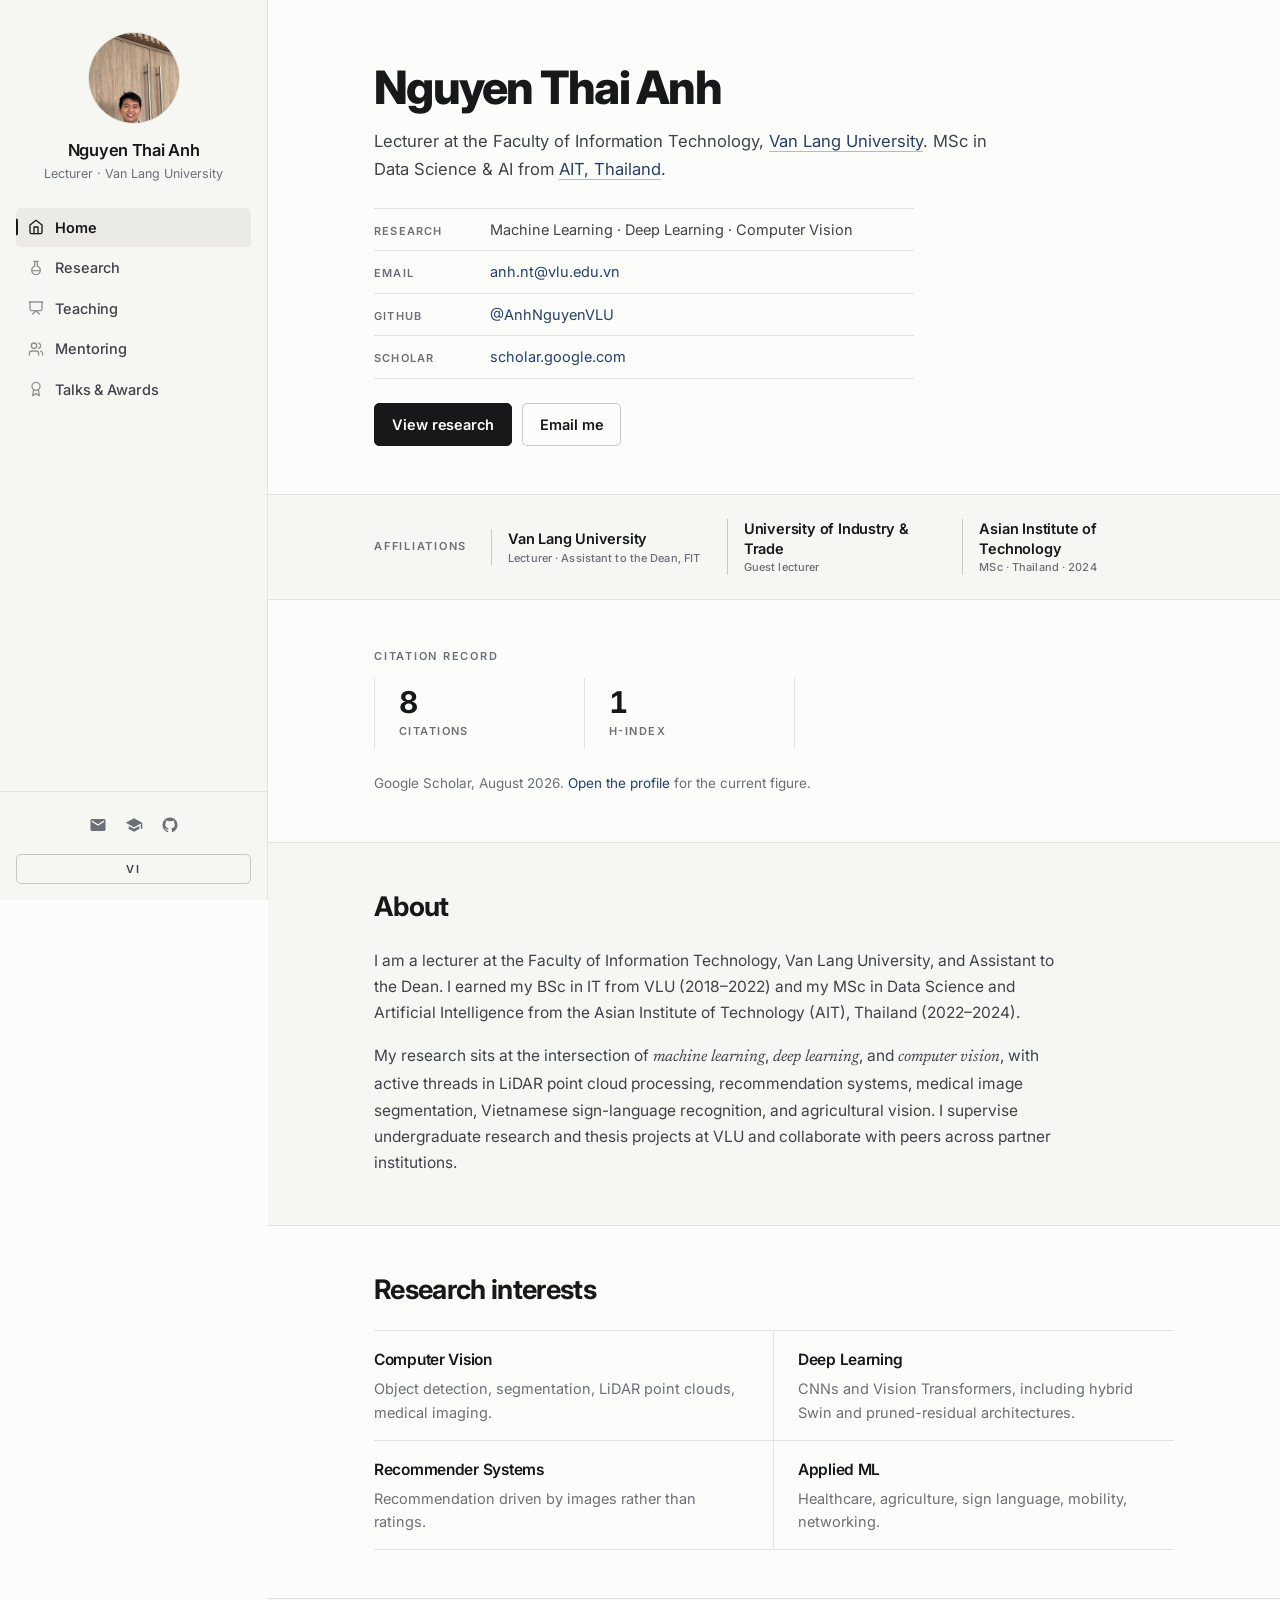
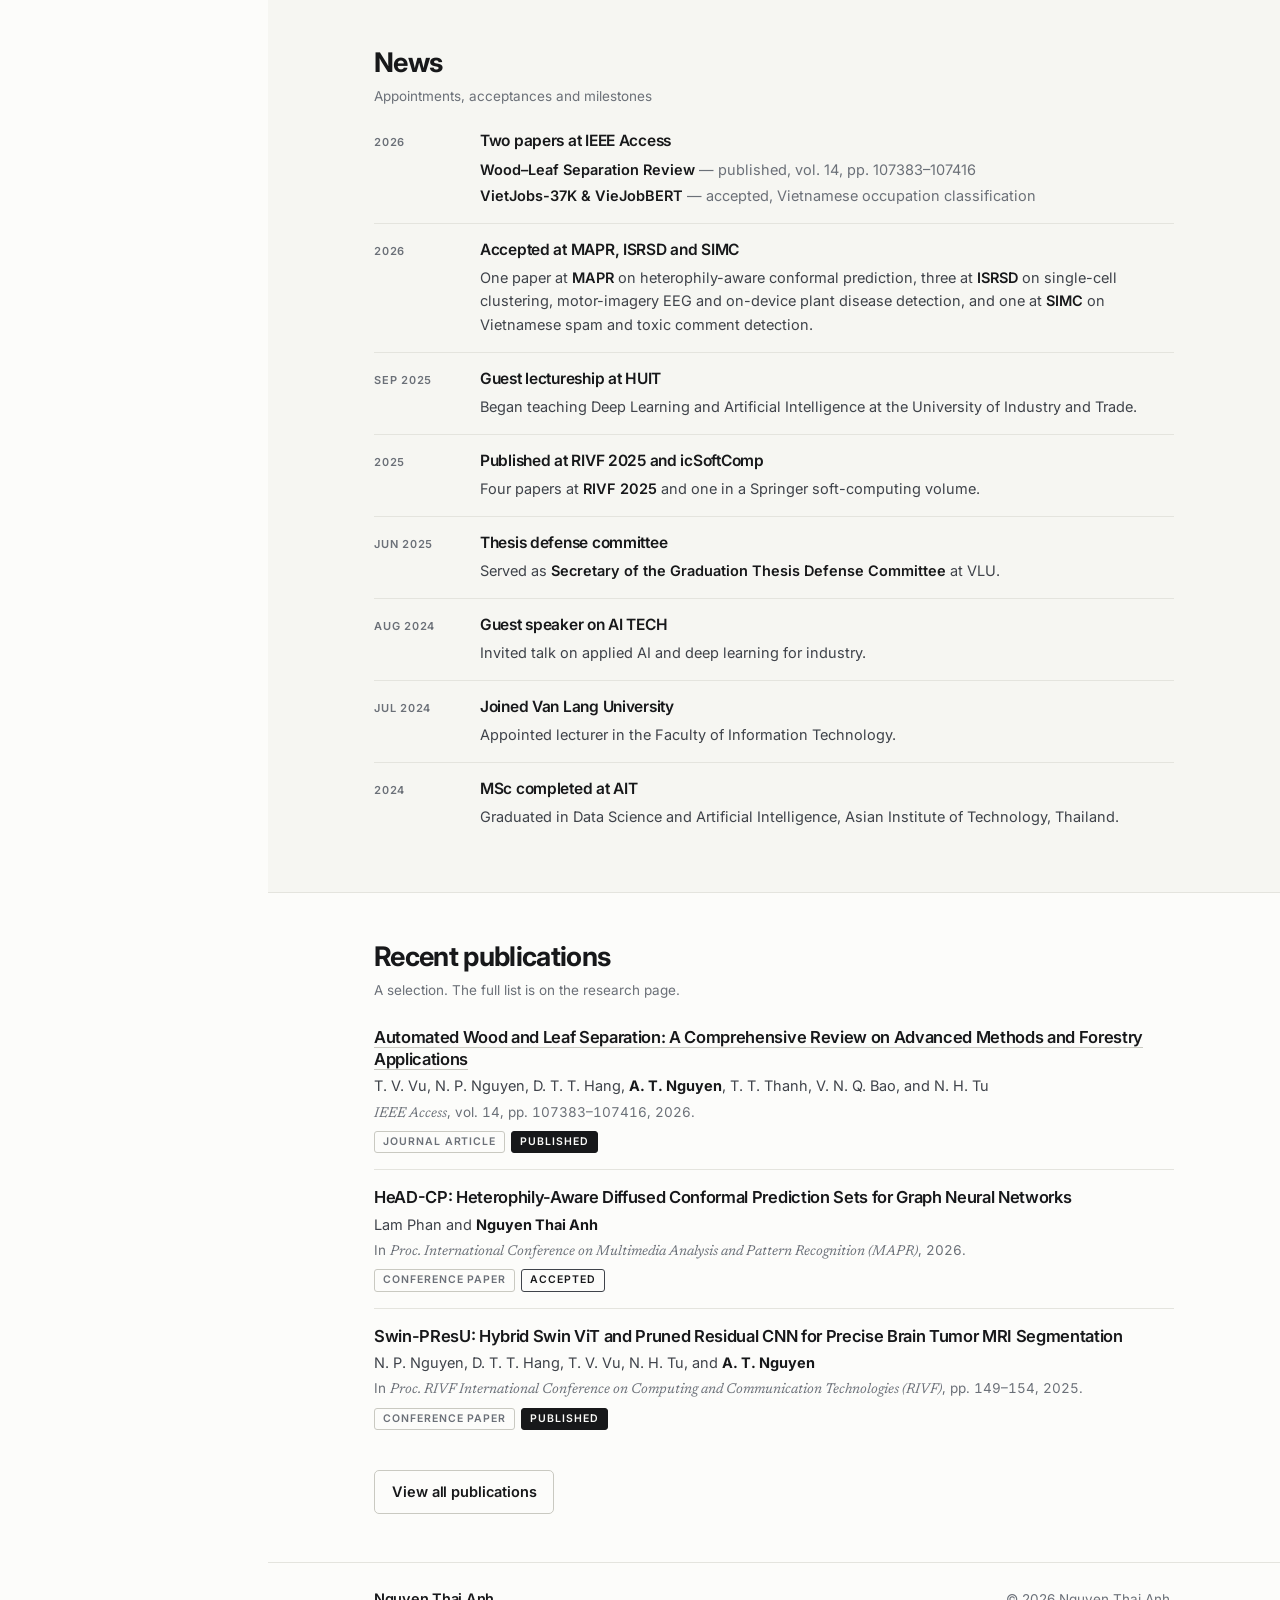
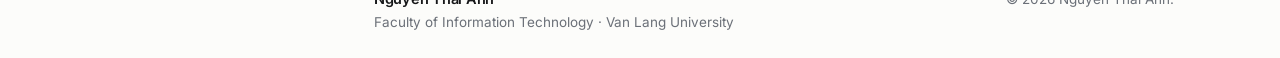
==== index.html @ 975bcc07 "Remove the Books page, restore the citation record with real figures Books - Delete books.html, its " ====
<!DOCTYPE html>
<html lang="en">
<head>
  <meta charset="UTF-8" />
  <meta name="viewport" content="width=device-width, initial-scale=1.0" />
  <title>Nguyen Thai Anh — Lecturer, Van Lang University</title>
  <meta name="description" content="Personal academic profile of Nguyen Thai Anh — Lecturer at the Faculty of Information Technology, Van Lang University. Research in Machine Learning, Deep Learning, and Computer Vision." />
  <meta name="author" content="Nguyen Thai Anh" />
  <meta property="og:title" content="Nguyen Thai Anh — Lecturer, Van Lang University" />
  <meta property="og:description" content="Lecturer at Van Lang University. MSc from AIT, Thailand. Research in ML / DL / Computer Vision." />
  <meta property="og:type" content="website" />
  <meta property="og:image" content="https://anhnguyenvlu.github.io/assets/img/profile.jpg" />
  <link rel="icon" href="assets/img/favicon.svg" type="image/svg+xml" />
  <link rel="preconnect" href="https://fonts.googleapis.com" />
  <link rel="preconnect" href="https://fonts.gstatic.com" crossorigin />
  <link href="https://fonts.googleapis.com/css2?family=Inter:wght@400;500;600;700;800&family=Newsreader:ital,opsz,wght@1,6..72,400&display=swap" rel="stylesheet" />
  <link rel="stylesheet" href="assets/css/style.css" />
</head>
<body>
  <a class="skip-link" href="#main">Skip to content</a>

  <header class="topbar">
    <button class="drawer-btn" aria-label="Open menu" aria-expanded="false" aria-controls="sidebar">
      <span></span><span></span><span></span>
    </button>
    <a class="topbar-brand" href="index.html">Nguyen Thai Anh</a>
    <button class="lang-toggle" data-lang-toggle aria-label="Switch language">VI</button>
  </header>
  <div class="scrim" data-scrim></div>

  <aside class="sidebar" id="sidebar">
    <div class="side-inner">
      <a class="side-id" href="index.html">
        <span class="side-avatar">
          <img src="assets/img/profile.jpg" alt="Nguyen Thai Anh"
               onerror="this.parentElement.classList.add('is-fallback');this.style.display='none';" />
          <span class="initials">NTA</span>
        </span>
        <span class="side-name">Nguyen Thai Anh</span>
        <span class="side-role" data-i18n="side.role">Lecturer · Van Lang University</span>
      </a>

      <nav class="side-nav" aria-label="Primary">
        <a href="index.html" class="active">
          <svg viewBox="0 0 24 24" fill="none" stroke="currentColor" stroke-width="2" stroke-linecap="round" stroke-linejoin="round" aria-hidden="true"><path d="m3 9 9-7 9 7v11a2 2 0 0 1-2 2H5a2 2 0 0 1-2-2z"/><polyline points="9 22 9 12 15 12 15 22"/></svg>
          <span data-i18n="nav.home">Home</span>
        </a>
        <a href="research.html">
          <svg viewBox="0 0 24 24" fill="none" stroke="currentColor" stroke-width="2" stroke-linecap="round" stroke-linejoin="round" aria-hidden="true"><path d="M10 2v7.31"/><path d="M14 9.3V1.99"/><path d="M8.5 2h7"/><path d="M14 9.3a6.5 6.5 0 1 1-4 0"/><path d="M5.52 16h12.96"/></svg>
          <span data-i18n="nav.research">Research</span>
        </a>
        <a href="teaching.html">
          <svg viewBox="0 0 24 24" fill="none" stroke="currentColor" stroke-width="2" stroke-linecap="round" stroke-linejoin="round" aria-hidden="true"><path d="M2 3h20"/><path d="M21 3v11a2 2 0 0 1-2 2H5a2 2 0 0 1-2-2V3"/><path d="m7 21 5-5 5 5"/></svg>
          <span data-i18n="nav.teaching">Teaching</span>
        </a>
        <a href="mentoring.html">
          <svg viewBox="0 0 24 24" fill="none" stroke="currentColor" stroke-width="2" stroke-linecap="round" stroke-linejoin="round" aria-hidden="true"><path d="M16 21v-2a4 4 0 0 0-4-4H6a4 4 0 0 0-4 4v2"/><circle cx="9" cy="7" r="4"/><path d="M22 21v-2a4 4 0 0 0-3-3.87"/><path d="M16 3.13a4 4 0 0 1 0 7.75"/></svg>
          <span data-i18n="nav.mentoring">Mentoring</span>
        </a>
        <a href="talks-awards.html">
          <svg viewBox="0 0 24 24" fill="none" stroke="currentColor" stroke-width="2" stroke-linecap="round" stroke-linejoin="round" aria-hidden="true"><circle cx="12" cy="8" r="6"/><path d="M15.477 12.89 17 22l-5-3-5 3 1.523-9.11"/></svg>
          <span data-i18n="nav.talks">Talks &amp; Awards</span>
        </a>
      </nav>

      <div class="side-foot">
        <ul class="side-social" aria-label="Social links">
          <li><a href="mailto:anh.nt@vlu.edu.vn" aria-label="Email" title="Email">
            <svg viewBox="0 0 24 24" aria-hidden="true"><path d="M20 4H4a2 2 0 0 0-2 2v12a2 2 0 0 0 2 2h16a2 2 0 0 0 2-2V6a2 2 0 0 0-2-2Zm0 4-8 5-8-5V6l8 5 8-5Z"/></svg>
          </a></li>
          <li><a href="https://scholar.google.com/citations?hl=en&user=YZFnMJYAAAAJ" target="_blank" rel="noopener" aria-label="Google Scholar" title="Google Scholar">
            <svg viewBox="0 0 24 24" aria-hidden="true"><path d="M12 3 1 9l11 6 9-4.91V17h2V9L12 3ZM5 13.18v4L12 21l7-3.82v-4L12 17l-7-3.82Z"/></svg>
          </a></li>
          <li><a href="https://github.com/AnhNguyenVLU" target="_blank" rel="noopener" aria-label="GitHub" title="GitHub">
            <svg viewBox="0 0 24 24" aria-hidden="true"><path fill-rule="evenodd" clip-rule="evenodd" d="M12.026 2c-5.509 0-9.974 4.465-9.974 9.974 0 4.406 2.857 8.145 6.821 9.465.499.09.679-.217.679-.481 0-.237-.008-.865-.011-1.696-2.775.602-3.361-1.338-3.361-1.338-.452-1.152-1.107-1.459-1.107-1.459-.905-.619.069-.605.069-.605 1.002.07 1.527 1.028 1.527 1.028.89 1.524 2.336 1.084 2.902.829.091-.645.351-1.085.635-1.334-2.214-.251-4.542-1.107-4.542-4.93 0-1.087.389-1.979 1.024-2.675-.101-.253-.446-1.268.099-2.64 0 0 .837-.269 2.742 1.021a9.582 9.582 0 0 1 2.496-.336 9.554 9.554 0 0 1 2.496.336c1.906-1.291 2.742-1.021 2.742-1.021.545 1.372.203 2.387.099 2.64.64.696 1.024 1.587 1.024 2.675 0 3.833-2.33 4.675-4.552 4.922.355.308.675.916.675 1.846 0 1.334-.012 2.41-.012 2.737 0 .267.178.577.687.479C19.146 20.115 22 16.379 22 11.974 22 6.465 17.535 2 12.026 2Z"/></svg>
          </a></li>
        </ul>
        <button class="lang-toggle" data-lang-toggle aria-label="Switch language">VI</button>
      </div>
    </div>
  </aside>

  <div class="shell">
  <main id="main">
    <section class="hero">
      <div class="container">
        <h1>Nguyen Thai Anh</h1>
        <p class="lede" data-i18n-html="home.lede.html">Lecturer at the Faculty of Information Technology, <a href="https://www.vlu.edu.vn/" target="_blank" rel="noopener">Van Lang University</a>. MSc in Data Science &amp; AI from <a href="https://ait.ac.th/" target="_blank" rel="noopener">AIT, Thailand</a>.</p>
        <ul class="quick-facts">
          <li><strong data-i18n="home.fact.research.label">Research</strong> <span data-i18n="home.fact.research.body">Machine Learning · Deep Learning · Computer Vision</span></li>
          <li><strong data-i18n="home.fact.email.label">Email</strong> <a href="mailto:anh.nt@vlu.edu.vn">anh.nt@vlu.edu.vn</a></li>
          <li><strong data-i18n="home.fact.github.label">GitHub</strong> <a href="https://github.com/AnhNguyenVLU" target="_blank" rel="noopener">@AnhNguyenVLU</a></li>
          <li><strong data-i18n="home.fact.scholar.label">Scholar</strong> <a href="https://scholar.google.com/citations?hl=en&user=YZFnMJYAAAAJ" target="_blank" rel="noopener">scholar.google.com</a></li>
        </ul>
        <div class="cta-row">
          <a class="btn btn-primary" href="research.html" data-i18n="home.cta.research">View research</a>
          <a class="btn btn-ghost" href="mailto:anh.nt@vlu.edu.vn" data-i18n="home.cta.email">Email me</a>
        </div>
      </div>
    </section>

    <section class="affiliations">
      <div class="container">
        <ul class="aff-grid">
          <li class="aff-label" data-i18n="aff.label">Affiliations</li>
          <li class="aff-item">
            <span data-i18n="aff.vlu">Van Lang University</span>
            <small data-i18n="aff.vlu.role">Lecturer · Assistant to the Dean, FIT</small>
          </li>
          <li class="aff-item">
            <span data-i18n="aff.huit">University of Industry &amp; Trade</span>
            <small data-i18n="aff.huit.role">Guest lecturer</small>
          </li>
          <li class="aff-item">
            <span data-i18n="aff.ait">Asian Institute of Technology</span>
            <small data-i18n="aff.ait.role">MSc · Thailand · 2024</small>
          </li>
        </ul>
      </div>
    </section>

    <section class="section">
      <div class="container">
        <p class="section-kicker" data-i18n="home.metrics.title">Citation record</p>
        <ul class="stat-row">
          <li class="metrics-item">
            <span class="metric-value">8</span>
            <span class="metric-label" data-i18n="home.metrics.citations">Citations</span>
          </li>
          <li class="metrics-item">
            <span class="metric-value">1</span>
            <span class="metric-label" data-i18n="home.metrics.hindex">h-index</span>
          </li>
        </ul>
        <p class="muted stack-lg" data-i18n-html="home.metrics.note.html">Google Scholar, August 2026. <a href="https://scholar.google.com/citations?hl=en&amp;user=YZFnMJYAAAAJ" target="_blank" rel="noopener">Open the profile</a> for the current figure.</p>
      </div>
    </section>

    <section class="section section-alt">
      <div class="container">
        <h2 class="section-title" data-i18n="home.about.title">About</h2>
        <div class="prose">
          <p data-i18n="home.about.p1">I am a lecturer at the Faculty of Information Technology, Van Lang University, and Assistant to the Dean. I earned my BSc in IT from VLU (2018–2022) and my MSc in Data Science and Artificial Intelligence from the Asian Institute of Technology (AIT), Thailand (2022–2024).</p>
          <p data-i18n-html="home.about.p2.html">My research sits at the intersection of <em>machine learning</em>, <em>deep learning</em>, and <em>computer vision</em>, with active threads in LiDAR point cloud processing, recommendation systems, medical image segmentation, Vietnamese sign-language recognition, and agricultural vision. I supervise undergraduate research and thesis projects at VLU and collaborate with peers across partner institutions.</p>
        </div>
      </div>
    </section>

    <section class="section">
      <div class="container">
        <h2 class="section-title" data-i18n="home.interests.title">Research interests</h2>
        <ul class="tag-grid">
          <li>
            <span class="tag" data-i18n="home.interest.cv.tag">Computer Vision</span>
            <p data-i18n="home.interest.cv.desc">Object detection, segmentation, LiDAR point clouds, medical imaging.</p>
          </li>
          <li>
            <span class="tag" data-i18n="home.interest.dl.tag">Deep Learning</span>
            <p data-i18n="home.interest.dl.desc">CNNs and Vision Transformers, including hybrid Swin and pruned-residual architectures.</p>
          </li>
          <li>
            <span class="tag" data-i18n="home.interest.rec.tag">Recommender Systems</span>
            <p data-i18n="home.interest.rec.desc">Recommendation driven by images rather than ratings.</p>
          </li>
          <li>
            <span class="tag" data-i18n="home.interest.app.tag">Applied ML</span>
            <p data-i18n="home.interest.app.desc">Healthcare, agriculture, sign language, mobility, networking.</p>
          </li>
        </ul>
      </div>
    </section>

    <section class="section section-alt">
      <div class="container">
        <div class="section-head">
          <h2 class="section-title" data-i18n="home.news.title">News</h2>
          <p class="section-sub" data-i18n="home.news.sub">Appointments, acceptances and milestones</p>
        </div>

        <ol class="timeline">
          <li class="tl-item">
            <div class="tl-date"><span data-i18n="news.n1.date">2026</span></div>
            <div>
              <p class="tl-title"><span data-i18n="news.n1.title">Two papers at IEEE Access</span></p>
              <div class="tl-mini">
                <div><b data-i18n="news.n1.a.title">Wood–Leaf Separation Review</b><span data-i18n="news.n1.a.desc">published, vol. 14, pp. 107383–107416</span></div>
                <div><b data-i18n="news.n1.b.title">VietJobs-37K &amp; VieJobBERT</b><span data-i18n="news.n1.b.desc">accepted, Vietnamese occupation classification</span></div>
              </div>
            </div>
          </li>

          <li class="tl-item">
            <div class="tl-date"><span data-i18n="news.n2.date">2026</span></div>
            <div>
              <p class="tl-title"><span data-i18n="news.n2.title">Accepted at MAPR, ISRSD and SIMC</span></p>
              <p class="tl-body" data-i18n-html="news.n2.body.html">One paper at <strong>MAPR</strong> on heterophily-aware conformal prediction, three at <strong>ISRSD</strong> on single-cell clustering, motor-imagery EEG and on-device plant disease detection, and one at <strong>SIMC</strong> on Vietnamese spam and toxic comment detection.</p>
            </div>
          </li>

          <li class="tl-item">
            <div class="tl-date"><span data-i18n="news.n3.date">Sep 2025</span></div>
            <div>
              <p class="tl-title"><span data-i18n="news.n3.title">Guest lectureship at HUIT</span></p>
              <p class="tl-body" data-i18n="news.n3.body">Began teaching Deep Learning and Artificial Intelligence at the University of Industry and Trade.</p>
            </div>
          </li>

          <li class="tl-item">
            <div class="tl-date"><span data-i18n="news.n4.date">2025</span></div>
            <div>
              <p class="tl-title"><span data-i18n="news.n4.title">Published at RIVF 2025 and icSoftComp</span></p>
              <p class="tl-body" data-i18n-html="news.n4.body.html">Four papers at <strong>RIVF 2025</strong> and one in a Springer soft-computing volume.</p>
            </div>
          </li>

          <li class="tl-item">
            <div class="tl-date"><span data-i18n="news.n5.date">Jun 2025</span></div>
            <div>
              <p class="tl-title"><span data-i18n="news.n5.title">Thesis defense committee</span></p>
              <p class="tl-body" data-i18n-html="news.n5.body.html">Served as <strong>Secretary of the Graduation Thesis Defense Committee</strong> at VLU.</p>
            </div>
          </li>

          <li class="tl-item">
            <div class="tl-date"><span data-i18n="news.n6.date">Aug 2024</span></div>
            <div>
              <p class="tl-title"><span data-i18n="news.n6.title">Guest speaker on AI TECH</span></p>
              <p class="tl-body" data-i18n="news.n6.body">Invited talk on applied AI and deep learning for industry.</p>
            </div>
          </li>

          <li class="tl-item">
            <div class="tl-date"><span data-i18n="news.n7.date">Jul 2024</span></div>
            <div>
              <p class="tl-title"><span data-i18n="news.n7.title">Joined Van Lang University</span></p>
              <p class="tl-body" data-i18n="news.n7.body">Appointed lecturer in the Faculty of Information Technology.</p>
            </div>
          </li>

          <li class="tl-item">
            <div class="tl-date"><span data-i18n="news.n8.date">2024</span></div>
            <div>
              <p class="tl-title"><span data-i18n="news.n8.title">MSc completed at AIT</span></p>
              <p class="tl-body" data-i18n="news.n8.body">Graduated in Data Science and Artificial Intelligence, Asian Institute of Technology, Thailand.</p>
            </div>
          </li>
        </ol>
      </div>
    </section>

    <section class="section">
      <div class="container">
        <div class="section-head">
          <h2 class="section-title" data-i18n="home.pubs.title">Recent publications</h2>
          <p class="section-sub" data-i18n="home.pubs.sub">A selection. The full list is on the research page.</p>
        </div>

        <ol class="pub-list">
          <li class="pub-card">
            <h3 class="pub-title"><a href="https://doi.org/10.1109/ACCESS.2026.3709955" target="_blank" rel="noopener">Automated Wood and Leaf Separation: A Comprehensive Review on Advanced Methods and Forestry Applications</a></h3>
            <p class="pub-authors">T. V. Vu, N. P. Nguyen, D. T. T. Hang, <b class="me">A. T. Nguyen</b>, T. T. Thanh, V. N. Q. Bao, and N. H. Tu</p>
            <p class="pub-venue"><em>IEEE Access</em>, vol. 14, pp. 107383–107416, 2026.</p>
            <div class="badges">
              <span class="badge badge-type" data-i18n="pub.type.journal">Journal Article</span>
              <span class="badge badge-published" data-i18n="badge.published">Published</span>
            </div>
          </li>

          <li class="pub-card">
            <h3 class="pub-title">HeAD-CP: Heterophily-Aware Diffused Conformal Prediction Sets for Graph Neural Networks</h3>
            <p class="pub-authors">Lam Phan and <b class="me">Nguyen Thai Anh</b></p>
            <p class="pub-venue">In <em>Proc. International Conference on Multimedia Analysis and Pattern Recognition (MAPR)</em>, 2026.</p>
            <div class="badges">
              <span class="badge badge-type" data-i18n="pub.type.conf">Conference Paper</span>
              <span class="badge badge-accepted" data-i18n="badge.accepted">Accepted</span>
            </div>
          </li>

          <li class="pub-card">
            <h3 class="pub-title">Swin-PResU: Hybrid Swin ViT and Pruned Residual CNN for Precise Brain Tumor MRI Segmentation</h3>
            <p class="pub-authors">N. P. Nguyen, D. T. T. Hang, T. V. Vu, N. H. Tu, and <b class="me">A. T. Nguyen</b></p>
            <p class="pub-venue">In <em>Proc. RIVF International Conference on Computing and Communication Technologies (RIVF)</em>, pp. 149–154, 2025.</p>
            <div class="badges">
              <span class="badge badge-type" data-i18n="pub.type.conf">Conference Paper</span>
              <span class="badge badge-published" data-i18n="badge.published">Published</span>
            </div>
          </li>
        </ol>

        <div class="cta-row stack-lg">
          <a class="btn btn-ghost" href="research.html" data-i18n="home.pubs.cta">View all publications</a>
        </div>
      </div>
    </section>
  </main>

  <footer class="site-footer">
    <div class="container footer-grid">
      <div>
        <p class="footer-name">Nguyen Thai Anh</p>
        <p class="muted" data-i18n="footer.role">Faculty of Information Technology · Van Lang University</p>
      </div>
      <div>
        <p class="muted">© <span id="year"></span> <span data-i18n="footer.copy">Nguyen Thai Anh.</span></p>
      </div>
    </div>
  </footer>
  </div>

  <script src="assets/js/i18n.js"></script>
  <script src="assets/js/main.js"></script>
</body>
</html>
---- assets/css/style.css ----
/* =========================================================
   Nguyen Thai Anh — personal academic site
   Shell   : fixed left sidebar + scrolling content column
   Palette : monochrome ink on warm white. One accent, for links only.
   Type    : Inter throughout, Newsreader italic for venue names.
   Rule    : hierarchy comes from size, weight and rule-lines.
             Colour is never used to encode meaning.
   ========================================================= */

/* ---------------------------------------------------------
   1. Tokens
   --------------------------------------------------------- */
:root {
  /* surfaces */
  --bg: #fcfcfa;
  --bg-soft: #f6f6f2;
  --bg-sunken: #efefe9;
  --bg-card: #ffffff;
  --side-bg: #f6f6f2;
  --side-bg-2: #eceae4;

  /* ink */
  --ink: #17181a;
  --ink-soft: #3f434a;
  --muted: #6b7078;

  /* rules */
  --line: #e4e4de;
  --line-soft: #eeeee9;
  --line-strong: #c9c9c1;

  /* the one accent: links and the active nav item, nothing else */
  --accent: #24406b;
  --accent-deep: #1a3054;

  /* effects — restrained; no coloured shadow anywhere */
  --shadow-xs: 0 1px 2px rgba(23, 24, 26, .04);
  --shadow-sm: 0 1px 3px rgba(23, 24, 26, .06);
  --shadow-md: 0 4px 12px -4px rgba(23, 24, 26, .10);
  --shadow-lg: 0 12px 24px -10px rgba(23, 24, 26, .14);

  --r-xs: 3px;
  --r-sm: 5px;
  --r: 8px;
  --r-lg: 10px;
  --r-xl: 14px;
  --r-pill: 999px;

  /* layout */
  --side-w: 268px;
  --content: 880px;
  --topbar-h: 58px;

  --font-sans: "Inter", -apple-system, BlinkMacSystemFont, "Segoe UI", Roboto, "Helvetica Neue", Arial, sans-serif;
  --font-serif: "Newsreader", "Source Serif 4", Georgia, "Times New Roman", serif;

  /* type scale */
  --t-2xs: 11px;
  --t-xs: 12.5px;
  --t-sm: 13.5px;
  --t-base: 14.5px;
  --t-md: 15.5px;
  --t-lg: 16.5px;
  --t-xl: 21px;
  --lh-title: 1.35;
  --lh-body: 1.62;

  /* spacing (8px base) */
  --s-1: 4px;  --s-2: 8px;   --s-3: 12px;  --s-4: 16px;
  --s-5: 24px; --s-6: 32px;  --s-7: 48px;  --s-8: 64px;

  --ease: cubic-bezier(.22, .61, .36, 1);
}

@media (prefers-color-scheme: dark) {
  :root {
    --bg: #101114;
    --bg-soft: #16171b;
    --bg-sunken: #1c1e22;
    --bg-card: #15171a;
    --side-bg: #0c0d10;
    --side-bg-2: #1a1c20;

    --ink: #e8e6e1;
    --ink-soft: #bcbab4;
    --muted: #8a8880;

    --line: #2a2c31;
    --line-soft: #212328;
    --line-strong: #3d4046;

    --accent: #9db9e2;
    --accent-deep: #b9cdec;

    --shadow-xs: 0 1px 2px rgba(0, 0, 0, .35);
    --shadow-sm: 0 1px 3px rgba(0, 0, 0, .40);
    --shadow-md: 0 4px 12px -4px rgba(0, 0, 0, .50);
    --shadow-lg: 0 12px 24px -10px rgba(0, 0, 0, .60);
  }
}

/* ---------------------------------------------------------
   2. Base
   --------------------------------------------------------- */
* { box-sizing: border-box; }
html { scroll-behavior: smooth; }

/* body stays hidden until i18n.js has written the active language */
html:not([data-i18n-ready]) body { opacity: 0; }

body {
  margin: 0;
  background: var(--bg);
  color: var(--ink);
  font-family: var(--font-sans);
  font-size: 16px;
  line-height: var(--lh-body);
  font-feature-settings: "kern" 1, "liga" 1, "calt" 1;
  -webkit-font-smoothing: antialiased;
  -moz-osx-font-smoothing: grayscale;
  text-rendering: optimizeLegibility;
  transition: opacity .2s ease;
}

img { max-width: 100%; display: block; }

a { color: var(--accent); text-decoration: none; transition: color .15s var(--ease); }
a:hover { color: var(--accent-deep); }

h1, h2, h3, h4 {
  font-family: var(--font-sans);
  color: var(--ink);
  letter-spacing: -.02em;
  line-height: 1.2;
  font-weight: 700;
}

em, i, cite { font-family: var(--font-serif); font-style: italic; font-size: 1.05em; }
strong, b { font-weight: 600; color: var(--ink); }

.metric-value, .news-date, .talk-date, .cohort-count, .student-meta,
.aff-item small, .pub-venue, .grant-date, .tl-date {
  font-variant-numeric: tabular-nums lining-nums;
}

::selection { background: var(--ink); color: var(--bg); }

.skip-link {
  position: fixed;
  left: -1000px; top: 0;
  z-index: 200;
  background: var(--ink);
  color: var(--bg);
  padding: 10px 16px;
  border-radius: 0 0 var(--r-sm) 0;
  font-size: var(--t-base);
  font-weight: 600;
}
.skip-link:focus { left: 0; color: var(--bg); }

:focus-visible {
  outline: 2px solid var(--accent);
  outline-offset: 3px;
  border-radius: 3px;
}

.sr-only {
  position: absolute;
  width: 1px; height: 1px;
  padding: 0; margin: -1px;
  overflow: hidden;
  clip: rect(0 0 0 0);
  clip-path: inset(50%);
  white-space: nowrap;
  border: 0;
}

@media (prefers-reduced-motion: reduce) {
  html { scroll-behavior: auto; }
  *, *::before, *::after {
    animation-duration: .001ms !important;
    animation-iteration-count: 1 !important;
    transition-duration: .001ms !important;
  }
}

/* ---------------------------------------------------------
   3. Sidebar
   --------------------------------------------------------- */
.sidebar {
  position: fixed;
  inset: 0 auto 0 0;
  width: var(--side-w);
  z-index: 60;
  background: var(--side-bg);
  border-right: 1px solid var(--line);
  display: flex;
  flex-direction: column;
}

.side-inner {
  display: flex;
  flex-direction: column;
  height: 100%;
  padding: var(--s-5) var(--s-4) 0;
  overflow: hidden;
}

.side-id {
  display: block;
  text-align: center;
  padding: var(--s-2) var(--s-2) var(--s-5);
  color: inherit;
}
.side-id:hover { color: inherit; }

.side-avatar {
  position: relative;
  display: block;
  width: 92px;
  height: 92px;
  margin: 0 auto var(--s-4);
  border-radius: 50%;
  overflow: hidden;
  background: var(--side-bg-2);
  border: 1px solid var(--line);
}
.side-avatar img {
  width: 100%;
  height: 100%;
  object-fit: cover;
  object-position: center top;
  /* profile.jpg is a full-length portrait; this frames the face.
     Replace with a square headshot at assets/img/avatar.jpg and drop
     the transform. */
  transform: scale(1.55);
  transform-origin: 50% 37%;
}
.side-avatar .initials {
  position: absolute; inset: 0;
  display: none;
  align-items: center; justify-content: center;
  font-size: 26px; font-weight: 600; letter-spacing: .04em;
  color: var(--ink-soft);
  background: var(--side-bg-2);
}
.side-avatar.is-fallback .initials { display: flex; }

.side-name {
  display: block;
  font-size: var(--t-lg);
  font-weight: 600;
  letter-spacing: -.018em;
  color: var(--ink);
  line-height: 1.3;
}
.side-role {
  display: block;
  margin-top: 4px;
  font-size: var(--t-xs);
  line-height: 1.45;
  color: var(--muted);
}

.side-nav {
  flex: 1 1 auto;
  min-height: 0;
  overflow-y: auto;
  display: flex;
  flex-direction: column;
  gap: 1px;
  padding: 0 0 var(--s-4);
  scrollbar-width: thin;
}
.side-nav::-webkit-scrollbar { width: 6px; }
.side-nav::-webkit-scrollbar-thumb { background: var(--line-strong); border-radius: 3px; }

.side-nav a {
  display: flex;
  align-items: center;
  gap: 11px;
  padding: 8px 12px;
  border-radius: var(--r-sm);
  color: var(--ink-soft);
  font-size: var(--t-base);
  font-weight: 500;
  letter-spacing: -.006em;
  position: relative;
  transition: background .15s var(--ease), color .15s var(--ease);
}
.side-nav a svg { width: 16px; height: 16px; flex: none; opacity: .55; transition: opacity .15s var(--ease); }
.side-nav a:hover { background: var(--side-bg-2); color: var(--ink); }
.side-nav a:hover svg { opacity: .85; }
.side-nav a.active {
  background: var(--side-bg-2);
  color: var(--ink);
  font-weight: 600;
}
.side-nav a.active svg { opacity: 1; }
.side-nav a.active::before {
  content: "";
  position: absolute;
  left: 0; top: 50%;
  transform: translateY(-50%);
  width: 2px; height: 17px;
  border-radius: 0 2px 2px 0;
  background: var(--ink);
}

/* in-page anchors, research page only */
.side-sub {
  display: flex;
  flex-direction: column;
  gap: 0;
  margin: 1px 0 4px;
  padding-left: 27px;
  list-style: none;
  border-left: 1px solid var(--line);
  margin-left: 19px;
}
.side-nav .side-sub a {
  gap: 0;
  padding: 4px 10px;
  font-size: var(--t-xs);
  font-weight: 500;
  line-height: 1.35;
  color: var(--muted);
}
.side-nav .side-sub a:hover { color: var(--ink); background: var(--side-bg-2); }
.side-nav .side-sub a::before { content: none; }

.side-foot {
  flex: none;
  margin: 0 calc(var(--s-4) * -1);
  padding: var(--s-4);
  border-top: 1px solid var(--line);
  background: var(--side-bg);
}
.side-social {
  list-style: none;
  display: flex;
  justify-content: center;
  gap: 2px;
  margin: 0 0 var(--s-3);
  padding: 0;
}
.side-social a {
  display: inline-flex;
  align-items: center;
  justify-content: center;
  width: 34px; height: 34px;
  border-radius: var(--r-sm);
  color: var(--muted);
  transition: background .15s var(--ease), color .15s var(--ease);
}
.side-social a:hover { background: var(--side-bg-2); color: var(--ink); }
.side-social svg { width: 18px; height: 18px; fill: currentColor; }

.lang-toggle {
  display: block;
  width: 100%;
  padding: 7px 12px;
  border: 1px solid var(--line-strong);
  border-radius: var(--r-sm);
  background: transparent;
  color: var(--ink-soft);
  font-family: var(--font-sans);
  font-size: var(--t-2xs);
  font-weight: 600;
  letter-spacing: .16em;
  cursor: pointer;
  transition: border-color .15s var(--ease), color .15s var(--ease), background .15s var(--ease);
}
.lang-toggle:hover { border-color: var(--ink); color: var(--ink); background: var(--side-bg-2); }

/* ---------------------------------------------------------
   4. Mobile topbar + drawer
   --------------------------------------------------------- */
.topbar {
  display: none;
  position: fixed;
  inset: 0 0 auto 0;
  height: var(--topbar-h);
  z-index: 70;
  align-items: center;
  gap: var(--s-3);
  padding: 0 14px;
  background: color-mix(in srgb, var(--bg) 90%, transparent);
  backdrop-filter: saturate(150%) blur(10px);
  -webkit-backdrop-filter: saturate(150%) blur(10px);
  border-bottom: 1px solid var(--line);
}
.drawer-btn {
  display: inline-flex;
  flex-direction: column;
  align-items: center;
  justify-content: center;
  gap: 4px;
  width: 38px; height: 38px;
  padding: 0;
  background: transparent;
  border: 1px solid var(--line-strong);
  border-radius: var(--r-sm);
  cursor: pointer;
}
.drawer-btn span {
  display: block;
  width: 16px; height: 1.5px;
  background: var(--ink);
}
.topbar-brand {
  flex: 1;
  font-size: var(--t-md);
  font-weight: 600;
  letter-spacing: -.018em;
  color: var(--ink);
}
.topbar .lang-toggle { width: auto; padding: 6px 11px; }

.scrim {
  position: fixed;
  inset: 0;
  z-index: 55;
  background: rgba(23, 24, 26, .42);
  opacity: 0;
  pointer-events: none;
  transition: opacity .2s var(--ease);
}

@media (max-width: 1023px) {
  .topbar { display: flex; }
  .sidebar {
    transform: translateX(-100%);
    transition: transform .2s var(--ease);
    width: min(292px, 84vw);
  }
  body.nav-open .sidebar { transform: translateX(0); box-shadow: var(--shadow-lg); }
  body.nav-open .scrim { opacity: 1; pointer-events: auto; }
  body.nav-open { overflow: hidden; }
}

/* ---------------------------------------------------------
   5. Shell
   --------------------------------------------------------- */
.shell {
  margin-left: var(--side-w);
  min-height: 100vh;
  display: flex;
  flex-direction: column;
}
.shell > main { flex: 1 0 auto; }

.container {
  width: 100%;
  max-width: var(--content);
  margin: 0 auto;
  padding: 0 40px;
}

@media (max-width: 1023px) {
  .shell { margin-left: 0; padding-top: var(--topbar-h); }
  .container { padding: 0 22px; }
}

/* ---------------------------------------------------------
   6. Sections and headings
   --------------------------------------------------------- */
.section { padding: var(--s-7) 0; scroll-margin-top: 80px; }
.section-alt {
  background: var(--bg-soft);
  border-top: 1px solid var(--line);
  border-bottom: 1px solid var(--line);
}

.eyebrow, .section-kicker {
  display: block;
  margin: 0 0 var(--s-3);
  font-size: var(--t-2xs);
  font-weight: 600;
  letter-spacing: .16em;
  text-transform: uppercase;
  color: var(--muted);
}

.section-title {
  font-size: clamp(22px, 2.5vw, 27px);
  font-weight: 700;
  letter-spacing: -.025em;
  margin: 0 0 var(--s-5);
  line-height: 1.2;
}
.section-head { margin-bottom: var(--s-5); }
.section-head .section-title { margin-bottom: 6px; }
.section-head .section-sub {
  margin: 0;
  font-size: var(--t-sm);
  color: var(--muted);
  max-width: 70ch;
}

.sub-title {
  margin: var(--s-6) 0 var(--s-3);
  font-size: var(--t-2xs);
  font-weight: 600;
  letter-spacing: .12em;
  text-transform: uppercase;
  color: var(--muted);
}
.sub-title:first-of-type { margin-top: 0; }

.prose {
  max-width: 68ch;
  color: var(--ink-soft);
  font-size: var(--t-md);
  line-height: 1.7;
}
.prose p { margin: 0 0 var(--s-4); }
.prose p:last-child { margin-bottom: 0; }
.prose a, .lede a {
  color: var(--accent);
  border-bottom: 1px solid color-mix(in srgb, var(--accent) 35%, transparent);
  transition: border-color .15s var(--ease), color .15s var(--ease);
}
.prose a:hover, .lede a:hover { color: var(--accent-deep); border-bottom-color: var(--accent-deep); }

.muted { color: var(--muted); font-size: var(--t-sm); margin: 0; line-height: 1.6; }

.page-head {
  padding: var(--s-7) 0 var(--s-6);
  border-bottom: 1px solid var(--line);
  background: var(--bg);
}
.page-head h1 {
  margin: 0 0 var(--s-4);
  font-size: clamp(28px, 3.6vw, 38px);
  font-weight: 700;
  letter-spacing: -.032em;
  line-height: 1.1;
}
.page-head .lede { max-width: 66ch; margin-bottom: var(--s-5); }
.page-head .lede:last-child { margin-bottom: 0; }

.lede {
  margin: 0 0 var(--s-5);
  max-width: 62ch;
  font-size: clamp(15.5px, 1.3vw, 17px);
  line-height: 1.68;
  color: var(--ink-soft);
}

/* ---------------------------------------------------------
   7. Buttons
   --------------------------------------------------------- */
.cta-row { display: flex; flex-wrap: wrap; align-items: center; gap: 10px; }

.btn {
  display: inline-flex;
  align-items: center;
  gap: 8px;
  padding: 9px 17px;
  border: 1px solid transparent;
  border-radius: var(--r-sm);
  font-family: var(--font-sans);
  font-size: var(--t-base);
  font-weight: 600;
  letter-spacing: -.005em;
  cursor: pointer;
  transition: background .15s var(--ease), color .15s var(--ease),
              border-color .15s var(--ease), transform .2s var(--ease);
}
.btn svg { width: 15px; height: 15px; flex: none; }
.btn:active { transform: translateY(1px); }

.btn-primary { background: var(--ink); color: var(--bg); border-color: var(--ink); }
.btn-primary:hover { background: var(--ink-soft); border-color: var(--ink-soft); color: var(--bg); }

.btn-ghost { background: transparent; color: var(--ink); border-color: var(--line-strong); }
.btn-ghost:hover { border-color: var(--ink); color: var(--ink); background: var(--bg-sunken); }

.btn-sm { padding: 6px 12px; font-size: var(--t-sm); }

/* ---------------------------------------------------------
   8. Hero
   --------------------------------------------------------- */
.hero { padding: var(--s-8) 0 var(--s-7); background: var(--bg); }
.hero h1 {
  margin: 0 0 var(--s-4);
  font-size: clamp(34px, 4.6vw, 46px);
  font-weight: 800;
  letter-spacing: -.038em;
  line-height: 1.04;
}

@media (max-width: 860px) {
  .hero { padding: var(--s-6) 0; }
}

.quick-facts {
  list-style: none;
  margin: 0 0 var(--s-5);
  padding: 0;
  display: grid;
  gap: 0;
  max-width: 54ch;
  border-top: 1px solid var(--line);
}
.quick-facts li {
  display: grid;
  grid-template-columns: 104px minmax(0, 1fr);
  gap: var(--s-3);
  align-items: baseline;
  padding: 9px 0;
  font-size: var(--t-base);
  color: var(--ink-soft);
  border-bottom: 1px solid var(--line);
}
.quick-facts strong {
  font-size: var(--t-2xs);
  font-weight: 600;
  letter-spacing: .11em;
  text-transform: uppercase;
  color: var(--muted);
}

@media (max-width: 520px) {
  .quick-facts li { grid-template-columns: 1fr; gap: 2px; }
}

/* ---------------------------------------------------------
   9. Affiliations strip
   --------------------------------------------------------- */
.affiliations {
  background: var(--bg-soft);
  border-top: 1px solid var(--line);
  border-bottom: 1px solid var(--line);
  padding: var(--s-5) 0;
}
.aff-grid {
  list-style: none;
  margin: 0; padding: 0;
  display: grid;
  grid-template-columns: auto repeat(3, minmax(0, 1fr));
  gap: var(--s-5);
  align-items: center;
}
.aff-label {
  font-size: var(--t-2xs);
  font-weight: 600;
  letter-spacing: .16em;
  text-transform: uppercase;
  color: var(--muted);
  white-space: nowrap;
}
.aff-item {
  display: flex;
  flex-direction: column;
  gap: 2px;
  padding-left: var(--s-4);
  border-left: 1px solid var(--line-strong);
  font-size: var(--t-base);
  font-weight: 600;
  letter-spacing: -.014em;
  color: var(--ink);
  line-height: 1.35;
}
.aff-item small {
  font-size: var(--t-2xs);
  font-weight: 500;
  letter-spacing: .01em;
  color: var(--muted);
}

@media (max-width: 860px) {
  .aff-grid { grid-template-columns: 1fr; gap: var(--s-4); }
}

/* ---------------------------------------------------------
   10. Stat tiles (research page)
   --------------------------------------------------------- */
.stat-row {
  list-style: none;
  margin: 0; padding: 0;
  display: grid;
  grid-template-columns: repeat(auto-fit, minmax(140px, 210px));
  justify-content: start;
  gap: 0;
  border-left: 1px solid var(--line);
}
.metrics-item {
  padding: var(--s-2) var(--s-5);
  border-right: 1px solid var(--line);
}
.metric-value {
  display: block;
  font-size: 30px;
  font-weight: 700;
  letter-spacing: -.035em;
  line-height: 1.1;
  color: var(--ink);
  margin-bottom: 4px;
}
.metric-label {
  display: block;
  font-size: var(--t-2xs);
  font-weight: 600;
  letter-spacing: .13em;
  text-transform: uppercase;
  color: var(--muted);
}

@media (max-width: 520px) {
  .stat-row { grid-template-columns: 1fr 1fr; }
}

/* ---------------------------------------------------------
   11. Research-interest cards
   --------------------------------------------------------- */
.tag-grid {
  list-style: none;
  margin: 0; padding: 0;
  display: grid;
  grid-template-columns: repeat(2, minmax(0, 1fr));
  gap: 0;
  border-top: 1px solid var(--line);
}
.tag-grid li {
  padding: var(--s-4) var(--s-5) var(--s-4) 0;
  border-bottom: 1px solid var(--line);
}
.tag-grid li:nth-child(odd) { border-right: 1px solid var(--line); padding-right: var(--s-5); }
.tag-grid li:nth-child(even) { padding-left: var(--s-5); }
.tag {
  display: block;
  margin-bottom: 5px;
  font-size: var(--t-md);
  font-weight: 600;
  letter-spacing: -.018em;
  color: var(--ink);
}
.tag-grid p {
  margin: 0;
  font-size: var(--t-base);
  line-height: 1.6;
  color: var(--muted);
}

@media (max-width: 640px) {
  .tag-grid { grid-template-columns: 1fr; }
  .tag-grid li:nth-child(odd) { border-right: 0; padding-right: 0; }
  .tag-grid li:nth-child(even) { padding-left: 0; }
}

/* ---------------------------------------------------------
   12. News timeline
   --------------------------------------------------------- */
.timeline { display: grid; gap: 0; margin: 0; padding: 0; list-style: none; }

.tl-item {
  display: grid;
  grid-template-columns: 82px minmax(0, 1fr);
  gap: var(--s-5);
  padding: var(--s-4) 0;
  border-top: 1px solid var(--line);
  align-items: baseline;
}
.tl-item:first-child { border-top: 0; padding-top: 0; }
.tl-date {
  font-size: var(--t-2xs);
  font-weight: 600;
  letter-spacing: .07em;
  text-transform: uppercase;
  color: var(--muted);
  white-space: nowrap;
}
.tl-title {
  margin: 0;
  font-size: var(--t-md);
  font-weight: 600;
  letter-spacing: -.018em;
  line-height: var(--lh-title);
  color: var(--ink);
}
.tl-body {
  margin: 5px 0 0;
  font-size: var(--t-base);
  line-height: 1.6;
  color: var(--ink-soft);
}
.tl-body strong { color: var(--ink); font-weight: 600; }

.tl-mini { display: grid; gap: 3px; margin-top: 7px; }
.tl-mini > div { font-size: var(--t-base); line-height: 1.55; color: var(--ink-soft); }
.tl-mini b { font-weight: 600; color: var(--ink); }
.tl-mini span { color: var(--muted); }
.tl-mini span::before { content: " — "; }

@media (max-width: 620px) {
  .tl-item { grid-template-columns: 1fr; gap: 4px; }
}

/* feed lists: academic service, past collaborations, NCKH projects */
.news-feed { list-style: none; margin: 0; padding: 0; display: grid; gap: 0; }
.news-item {
  display: grid;
  grid-template-columns: 128px minmax(0, 1fr);
  gap: var(--s-4);
  padding: var(--s-4) 0;
  border-top: 1px solid var(--line);
  align-items: baseline;
}
.news-item:first-child { border-top: 0; padding-top: 0; }
.news-date {
  font-size: var(--t-2xs);
  font-weight: 600;
  letter-spacing: .07em;
  text-transform: uppercase;
  color: var(--muted);
}
.news-body { margin: 0; font-size: var(--t-base); line-height: 1.6; color: var(--ink-soft); }
.news-body strong { color: var(--ink); }

@media (max-width: 620px) {
  .news-item { grid-template-columns: 1fr; gap: 4px; }
}

/* ---------------------------------------------------------
   13. Status labels
   Colour is never the carrier. Fill = published, outline = accepted,
   dashed outline = not yet accepted.
   --------------------------------------------------------- */
.badges { display: flex; flex-wrap: wrap; gap: 6px; margin: 0 0 7px; }

.badge {
  display: inline-flex;
  align-items: center;
  padding: 1px 8px;
  border: 1px solid var(--line-strong);
  border-radius: var(--r-xs);
  background: transparent;
  color: var(--muted);
  font-size: 10.5px;
  font-weight: 600;
  letter-spacing: .09em;
  text-transform: uppercase;
  line-height: 1.75;
  white-space: nowrap;
}
.badge-published { background: var(--ink); border-color: var(--ink); color: var(--bg); }
.badge-accepted  { border-color: var(--ink-soft); color: var(--ink); }
.badge-review,
.badge-abstract  { border-style: dashed; color: var(--muted); }
.badge-type      { border-color: var(--line-strong); color: var(--muted); }
.muted-badge     { border-color: var(--line-strong); color: var(--muted); }

/* ---------------------------------------------------------
   14. Publication list
   --------------------------------------------------------- */
.pub-group { margin-bottom: var(--s-7); }
.pub-group:last-child { margin-bottom: 0; }

/* group heading: "Journal articles", "Conference papers", a year */
.year-label {
  display: flex;
  align-items: center;
  gap: 12px;
  margin: 0 0 var(--s-4);
  font-size: var(--t-md);
  font-weight: 600;
  letter-spacing: -.01em;
  color: var(--ink);
}
.year-label::after {
  content: "";
  flex: 1;
  height: 1px;
  background: var(--line);
}
.year-sub {
  display: block;
  margin: var(--s-5) 0 var(--s-3);
  font-size: var(--t-2xs);
  font-weight: 600;
  letter-spacing: .13em;
  text-transform: uppercase;
  color: var(--muted);
  font-variant-numeric: tabular-nums lining-nums;
}
.year-sub:first-of-type { margin-top: 0; }

.pub-list { list-style: none; margin: 0; padding: 0; display: grid; gap: 0; }

.pub-card {
  padding: var(--s-4) 0;
  border-top: 1px solid var(--line);
}
.pub-card:first-child { border-top: 0; padding-top: 0; }

.pub-title {
  margin: 0 0 5px;
  font-size: var(--t-lg);
  font-weight: 600;
  letter-spacing: -.02em;
  line-height: var(--lh-title);
  color: var(--ink);
}
.pub-title a { color: inherit; border-bottom: 1px solid var(--line-strong); }
.pub-title a:hover { color: var(--accent); border-bottom-color: var(--accent); }
.pub-authors {
  margin: 0 0 4px;
  font-size: var(--t-base);
  line-height: 1.55;
  color: var(--ink-soft);
}
.pub-authors .me { font-weight: 700; color: var(--ink); }
.pub-venue {
  margin: 0;
  font-size: var(--t-sm);
  line-height: 1.5;
  color: var(--muted);
  overflow-wrap: anywhere;
}
.pub-card .badges { margin: 6px 0 0; }

/* submitted manuscripts run tighter than the published record */
.pub-compact { padding: var(--s-3) 0; }
.pub-compact .pub-title { font-size: var(--t-base); margin-bottom: 3px; }
.pub-compact .pub-authors { font-size: var(--t-sm); margin-bottom: 2px; }
.pub-compact .pub-venue { font-size: var(--t-xs); }
.pub-compact .badges { margin: 5px 0 0; }

/* ---------------------------------------------------------
   15. Theses and grants
   --------------------------------------------------------- */
.thesis-grid { display: grid; gap: 0; grid-template-columns: repeat(auto-fit, minmax(320px, 1fr)); }

.thesis {
  padding: var(--s-4) 0;
  border-top: 1px solid var(--line);
}
.thesis:first-child { border-top: 0; padding-top: 0; }
.thesis-kicker {
  margin: 0 0 6px;
  font-size: var(--t-2xs);
  font-weight: 600;
  letter-spacing: .13em;
  text-transform: uppercase;
  color: var(--muted);
}
.thesis-title {
  margin: 0 0 6px;
  font-size: var(--t-lg);
  font-weight: 600;
  letter-spacing: -.02em;
  line-height: var(--lh-title);
  color: var(--ink);
}
.thesis-degree { margin: 0; font-size: var(--t-sm); color: var(--muted); line-height: 1.5; }

@media (min-width: 861px) {
  .thesis-grid { gap: var(--s-6); }
  .thesis-grid .thesis { border-top: 0; padding-top: 0; }
}

.grant-list { display: grid; gap: 0; }
.grant {
  padding: var(--s-4) 0;
  border-top: 1px solid var(--line);
}
.grant:first-child { border-top: 0; padding-top: 0; }
.grant-head {
  display: flex;
  flex-wrap: wrap;
  align-items: baseline;
  justify-content: space-between;
  gap: var(--s-3);
  margin-bottom: 6px;
}
.grant-role {
  font-size: var(--t-2xs);
  font-weight: 600;
  letter-spacing: .12em;
  text-transform: uppercase;
  color: var(--ink);
}
.grant-member .grant-role { color: var(--muted); }
.grant-date { font-size: var(--t-xs); font-weight: 600; color: var(--muted); }
.grant-title {
  margin: 0 0 5px;
  font-size: var(--t-lg);
  font-weight: 600;
  letter-spacing: -.02em;
  line-height: var(--lh-title);
  color: var(--ink);
}
.grant-funder { margin: 0; font-size: var(--t-sm); color: var(--muted); }

/* ---------------------------------------------------------
   16. Courses, cards, bullets
   --------------------------------------------------------- */
.course-grid {
  list-style: none; margin: 0; padding: 0;
  display: grid;
  grid-template-columns: repeat(auto-fit, minmax(246px, 1fr));
  gap: 0 var(--s-5);
}
.course {
  padding: 9px 0;
  border-bottom: 1px solid var(--line);
}
.course h4 {
  display: flex;
  flex-wrap: wrap;
  align-items: center;
  gap: 8px;
  margin: 0;
  font-size: var(--t-base);
  font-weight: 500;
  letter-spacing: -.014em;
  line-height: 1.4;
  color: var(--ink);
}
.course p { margin: 3px 0 0; font-size: var(--t-xs); color: var(--muted); }

.card-grid {
  list-style: none; margin: 0; padding: 0;
  display: grid;
  grid-template-columns: repeat(auto-fit, minmax(268px, 1fr));
  gap: var(--s-5);
}
.card {
  display: flex;
  flex-direction: column;
  gap: 7px;
  padding: var(--s-4) 0 0;
  border-top: 2px solid var(--ink);
}
.card h3 { margin: 0; font-size: var(--t-lg); font-weight: 600; letter-spacing: -.02em; }
.card p { margin: 0; font-size: var(--t-base); line-height: 1.6; color: var(--muted); }
.card .btn { align-self: flex-start; margin-top: 5px; }

.bullet-list { list-style: none; margin: 0; padding: 0; display: grid; gap: 0; }
.bullet-list li {
  padding: 7px 0;
  border-bottom: 1px solid var(--line);
  font-size: var(--t-base);
  color: var(--ink-soft);
}

/* ---------------------------------------------------------
   17. Talks and awards
   --------------------------------------------------------- */
.talk-list { list-style: none; margin: 0; padding: 0; display: grid; gap: 0; }
.talk {
  display: grid;
  grid-template-columns: 104px minmax(0, 1fr);
  gap: var(--s-4);
  padding: var(--s-4) 0;
  border-top: 1px solid var(--line);
}
.talk:first-child { border-top: 0; padding-top: 0; }
.talk-date {
  font-size: var(--t-2xs);
  font-weight: 600;
  letter-spacing: .07em;
  text-transform: uppercase;
  color: var(--muted);
}
.talk-title { margin: 0 0 3px; font-size: var(--t-lg); font-weight: 600; letter-spacing: -.02em; line-height: var(--lh-title); }
.talk-venue { margin: 0 0 5px; font-size: var(--t-sm); color: var(--muted); }
.talk-desc { margin: 0; font-size: var(--t-base); line-height: 1.6; color: var(--ink-soft); }

@media (max-width: 620px) {
  .talk { grid-template-columns: 1fr; gap: 5px; }
}

.award-grid {
  list-style: none; margin: 0; padding: 0;
  display: grid;
  grid-template-columns: repeat(auto-fit, minmax(288px, 1fr));
  gap: 0 var(--s-6);
}
.award {
  padding: var(--s-4) 0;
  border-top: 1px solid var(--line);
}
.award h3 { margin: 0 0 5px; font-size: var(--t-lg); font-weight: 600; letter-spacing: -.02em; line-height: var(--lh-title); }
.award-meta {
  margin: 0 0 7px;
  font-size: var(--t-2xs);
  font-weight: 600;
  letter-spacing: .09em;
  text-transform: uppercase;
  color: var(--muted);
}
.award p { margin: 0; font-size: var(--t-base); line-height: 1.6; color: var(--ink-soft); }

/* ---------------------------------------------------------
   19. Student cohorts
   --------------------------------------------------------- */
.cohort { margin: 0 0 var(--s-6); }
.cohort:last-child { margin-bottom: 0; }
.cohort-header {
  display: flex;
  flex-wrap: wrap;
  align-items: baseline;
  gap: var(--s-3);
  margin: 0 0 var(--s-3);
  padding-bottom: 8px;
  border-bottom: 1px solid var(--ink);
  font-size: var(--t-md);
  font-weight: 600;
  letter-spacing: -.018em;
  color: var(--ink);
}
.cohort-count {
  margin-left: auto;
  font-size: var(--t-2xs);
  font-weight: 600;
  letter-spacing: .09em;
  color: var(--muted);
}

.student-list { list-style: none; margin: 0; padding: 0; column-width: 320px; column-gap: var(--s-6); }
.student {
  display: grid;
  grid-template-columns: minmax(0, 1fr) auto;
  gap: var(--s-2);
  align-items: baseline;
  padding: 8px 0;
  border-bottom: 1px solid var(--line);
  break-inside: avoid;
}
.student-name { font-size: var(--t-base); font-weight: 500; color: var(--ink); letter-spacing: -.012em; }
.student-meta { font-size: var(--t-xs); color: var(--muted); text-align: right; white-space: nowrap; }
.student-honor {
  display: inline-block;
  margin-left: 7px;
  padding: 0 7px;
  border: 1px solid var(--line-strong);
  border-radius: var(--r-xs);
  color: var(--muted);
  font-size: 10px;
  font-weight: 600;
  letter-spacing: .06em;
  text-transform: uppercase;
  vertical-align: 1px;
}
.cosup-mark {
  margin-left: 3px;
  font-size: 10px;
  font-weight: 600;
  color: var(--muted);
  vertical-align: super;
  line-height: 0;
}
.cohort-legend {
  margin: var(--s-4) 0 0;
  font-size: var(--t-xs);
  color: var(--muted);
}

.project-title { margin: 0 0 4px; font-size: var(--t-md); font-weight: 600; letter-spacing: -.018em; line-height: var(--lh-title); color: var(--ink); }
.project-team { margin: 3px 0 0; font-size: var(--t-base); line-height: 1.55; color: var(--ink-soft); }
.project-team strong {
  display: inline-block;
  margin-right: 8px;
  font-size: var(--t-2xs);
  font-weight: 600;
  letter-spacing: .11em;
  text-transform: uppercase;
  color: var(--muted);
}
.project-coadv { margin: 5px 0 0; font-size: var(--t-xs); color: var(--muted); }

/* ---------------------------------------------------------
   20. Footer
   --------------------------------------------------------- */
.site-footer {
  margin-top: auto;
  padding: var(--s-5) 0;
  border-top: 1px solid var(--line);
  background: var(--bg);
}
.footer-grid {
  display: flex;
  flex-wrap: wrap;
  align-items: baseline;
  justify-content: space-between;
  gap: var(--s-4);
}
.footer-name { margin: 0 0 2px; font-size: var(--t-base); font-weight: 600; letter-spacing: -.018em; }

/* ---------------------------------------------------------
   21. Utilities
   --------------------------------------------------------- */
.stack-lg { margin-top: var(--s-5); }

/* ---------------------------------------------------------
   22. Print
   --------------------------------------------------------- */
@media print {
  .sidebar, .topbar, .scrim, .skip-link, .cta-row, .lang-toggle { display: none !important; }
  .shell { margin-left: 0; padding-top: 0; }
  .container { max-width: none; padding: 0; }
  .section, .hero, .page-head { padding: 12px 0; background: #fff; }
  .section-alt { background: #fff; }
  .pub-card, .card, .thesis, .grant, .talk, .award { break-inside: avoid; }
  body { font-size: 11pt; background: #fff; color: #000; }
  a { color: #000; }
}
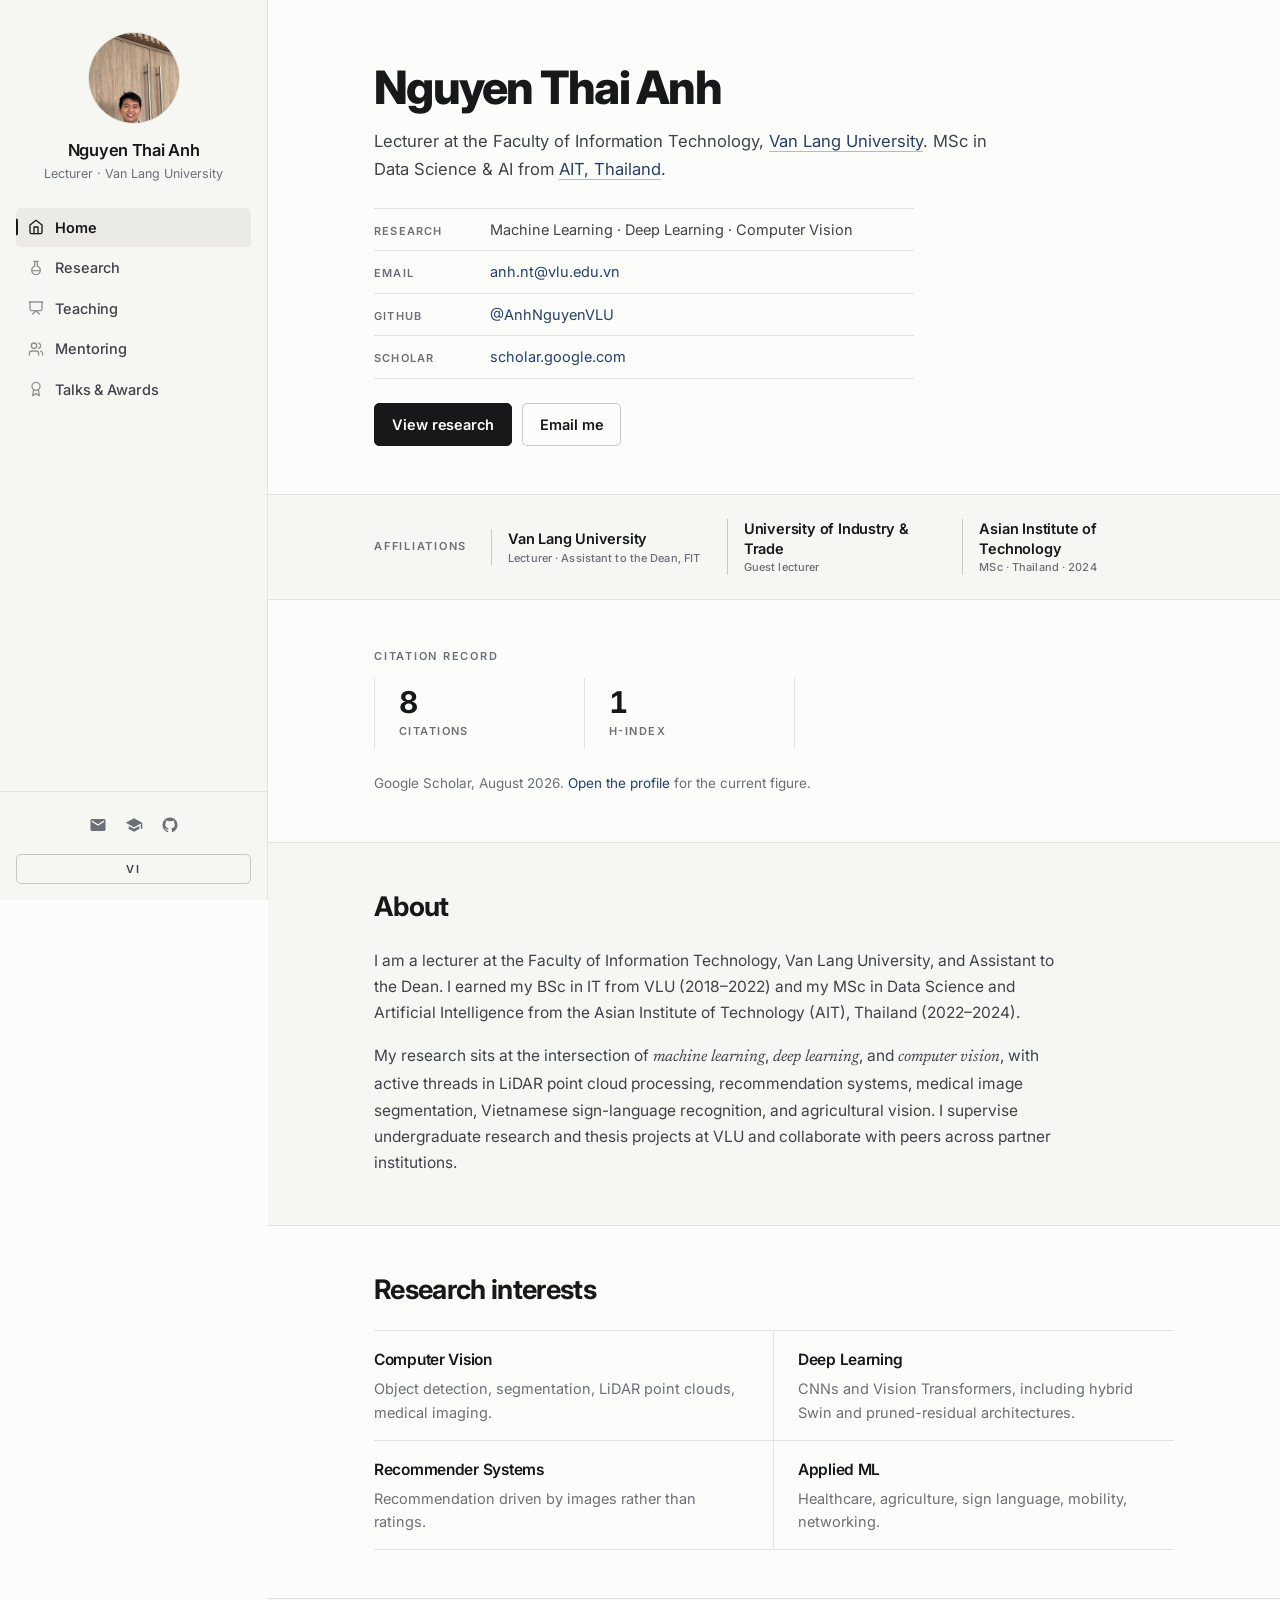
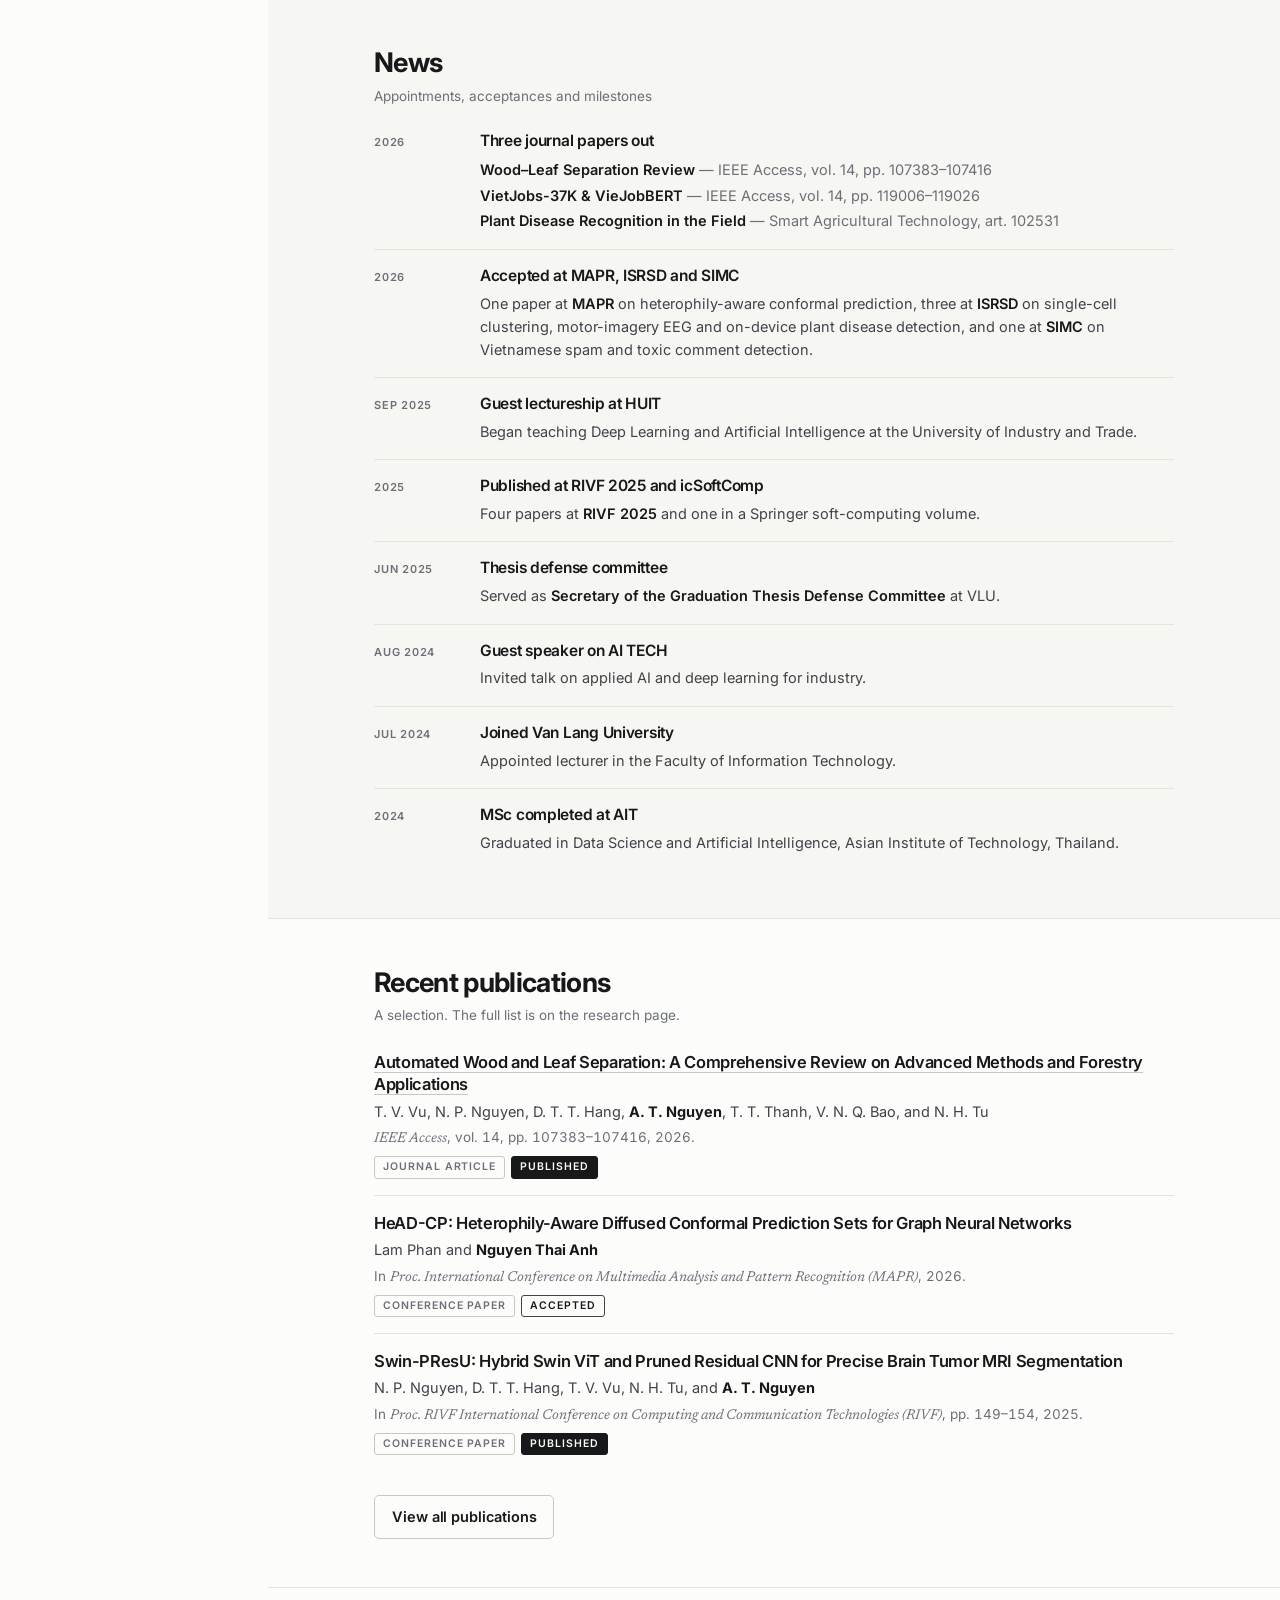
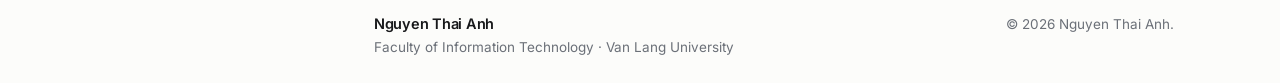
==== commit 4c780d4e: "Publications: two papers moved to published, with final bibliographic data Both records were taken f" ====
--- a/index.html
+++ b/index.html
@@ -181,10 +181,11 @@
           <li class="tl-item">
             <div class="tl-date"><span data-i18n="news.n1.date">2026</span></div>
             <div>
-              <p class="tl-title"><span data-i18n="news.n1.title">Two papers at IEEE Access</span></p>
+              <p class="tl-title"><span data-i18n="news.n1.title">Three journal papers out</span></p>
               <div class="tl-mini">
-                <div><b data-i18n="news.n1.a.title">Wood–Leaf Separation Review</b><span data-i18n="news.n1.a.desc">published, vol. 14, pp. 107383–107416</span></div>
-                <div><b data-i18n="news.n1.b.title">VietJobs-37K &amp; VieJobBERT</b><span data-i18n="news.n1.b.desc">accepted, Vietnamese occupation classification</span></div>
+                <div><b data-i18n="news.n1.a.title">Wood–Leaf Separation Review</b><span data-i18n="news.n1.a.desc">IEEE Access, vol. 14, pp. 107383–107416</span></div>
+                <div><b data-i18n="news.n1.b.title">VietJobs-37K &amp; VieJobBERT</b><span data-i18n="news.n1.b.desc">IEEE Access, vol. 14, pp. 119006–119026</span></div>
+                <div><b data-i18n="news.n1.c.title">Plant Disease Recognition in the Field</b><span data-i18n="news.n1.c.desc">Smart Agricultural Technology, art. 102531</span></div>
               </div>
             </div>
           </li>
--- a/assets/css/style.css
+++ b/assets/css/style.css
@@ -919,6 +919,17 @@
   color: var(--muted);
   overflow-wrap: anywhere;
 }
+/* venue ranking and indexing. Proper nouns and symbols only, so the line
+   reads identically in both languages and needs no translation key. */
+.pub-index {
+  margin: 3px 0 0;
+  font-size: var(--t-xs);
+  line-height: 1.5;
+  color: var(--muted);
+  letter-spacing: .01em;
+}
+.pub-index b { font-weight: 600; color: var(--ink-soft); }
+
 .pub-card .badges { margin: 6px 0 0; }
 
 /* submitted manuscripts run tighter than the published record */
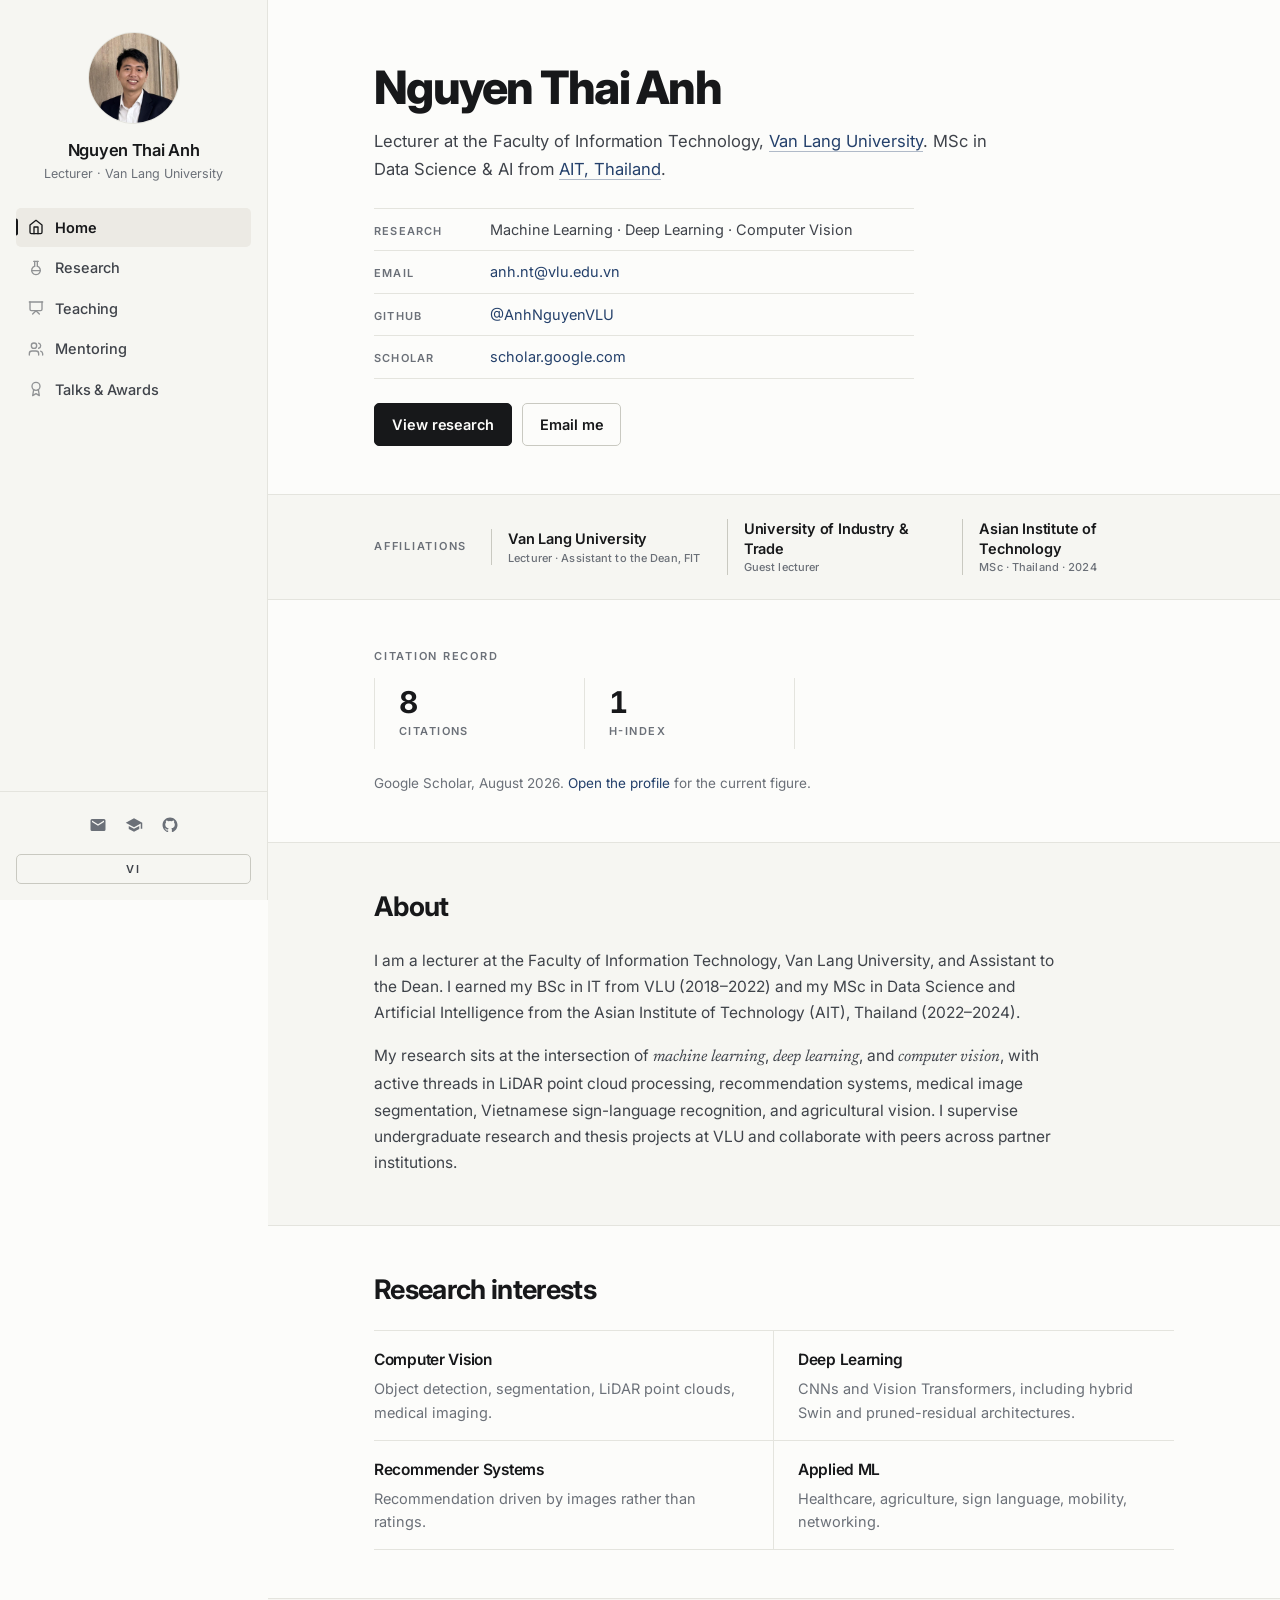
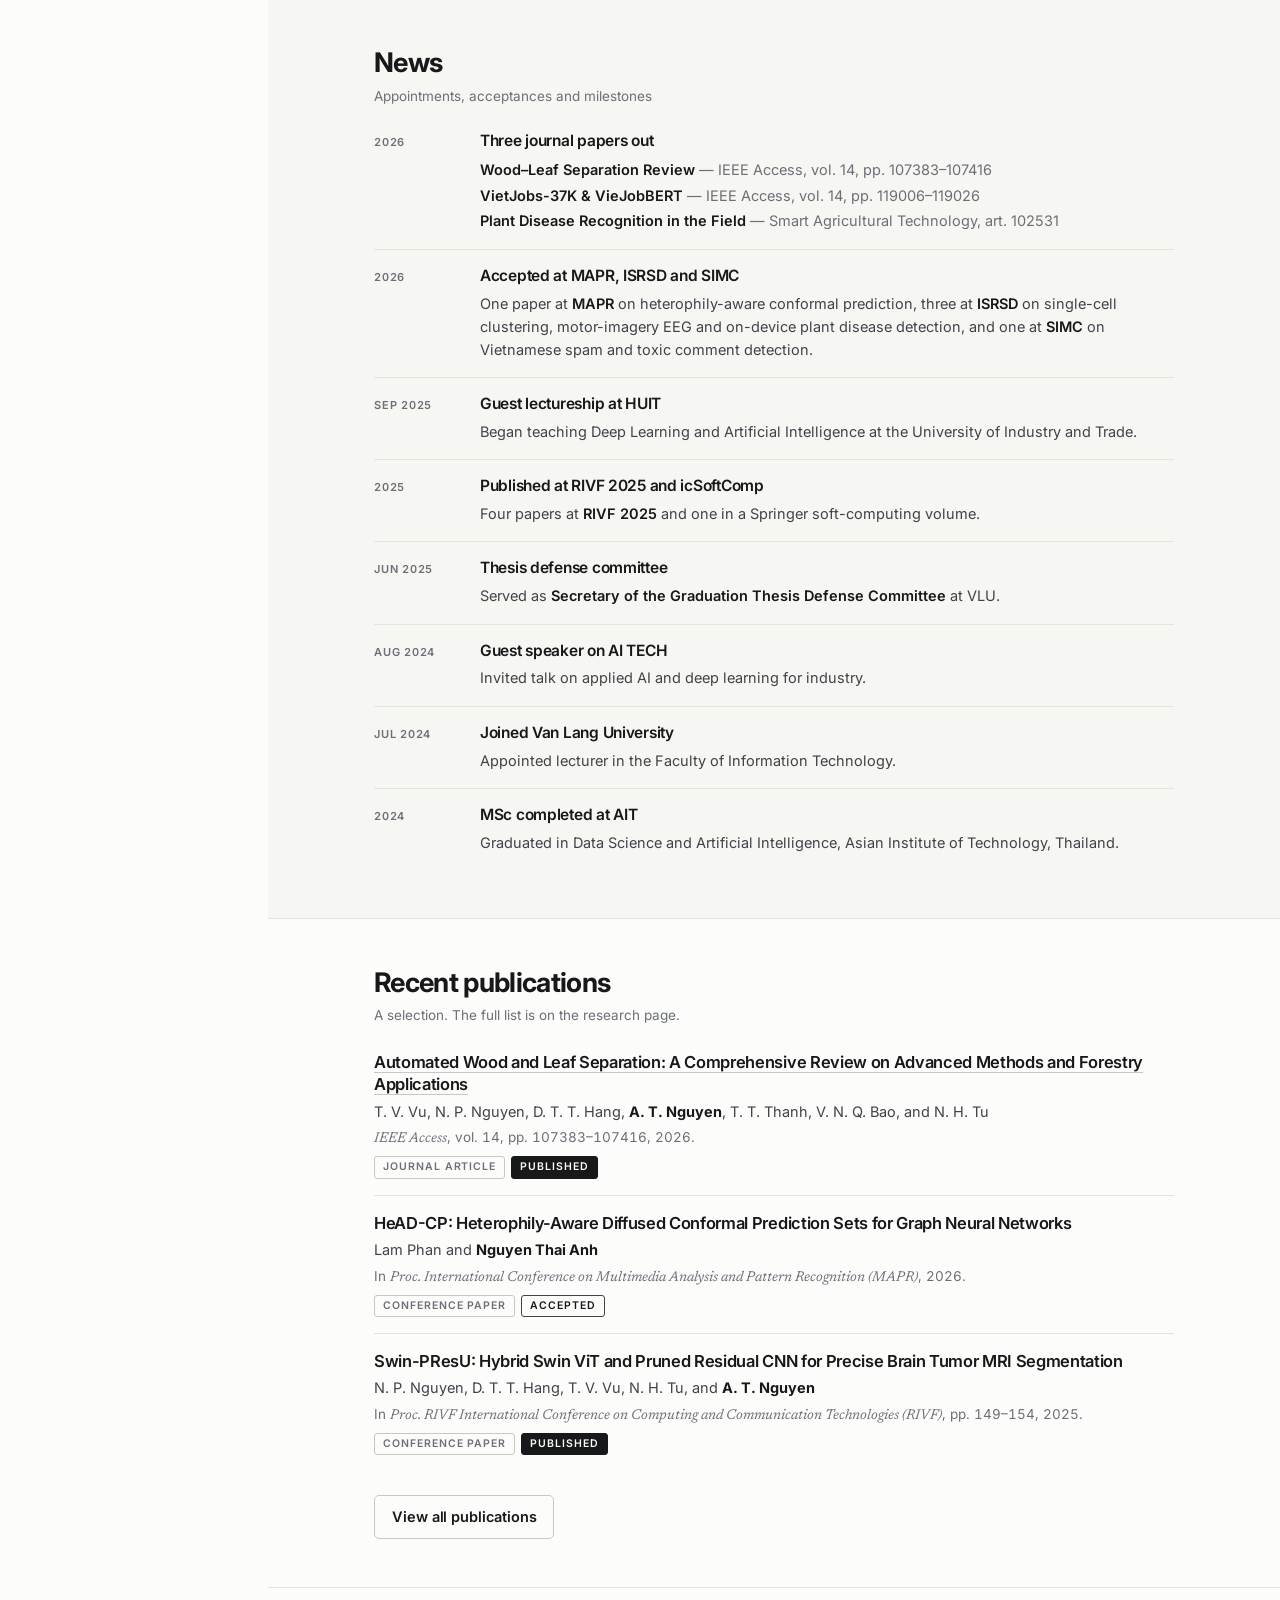
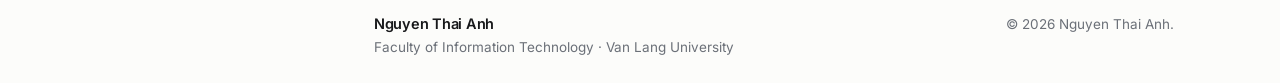
==== commit e16db983: "Avatar: replace the CSS zoom hack with a real cropped headshot The sidebar avatar was profile.jpg, a" ====
--- a/index.html
+++ b/index.html
@@ -32,7 +32,7 @@
     <div class="side-inner">
       <a class="side-id" href="index.html">
         <span class="side-avatar">
-          <img src="assets/img/profile.jpg" alt="Nguyen Thai Anh"
+          <img src="assets/img/avatar.jpg" alt="Nguyen Thai Anh"
                onerror="this.parentElement.classList.add('is-fallback');this.style.display='none';" />
           <span class="initials">NTA</span>
         </span>
--- a/assets/css/style.css
+++ b/assets/css/style.css
@@ -229,12 +229,7 @@
   width: 100%;
   height: 100%;
   object-fit: cover;
-  object-position: center top;
-  /* profile.jpg is a full-length portrait; this frames the face.
-     Replace with a square headshot at assets/img/avatar.jpg and drop
-     the transform. */
-  transform: scale(1.55);
-  transform-origin: 50% 37%;
+  object-position: center;
 }
 .side-avatar .initials {
   position: absolute; inset: 0;
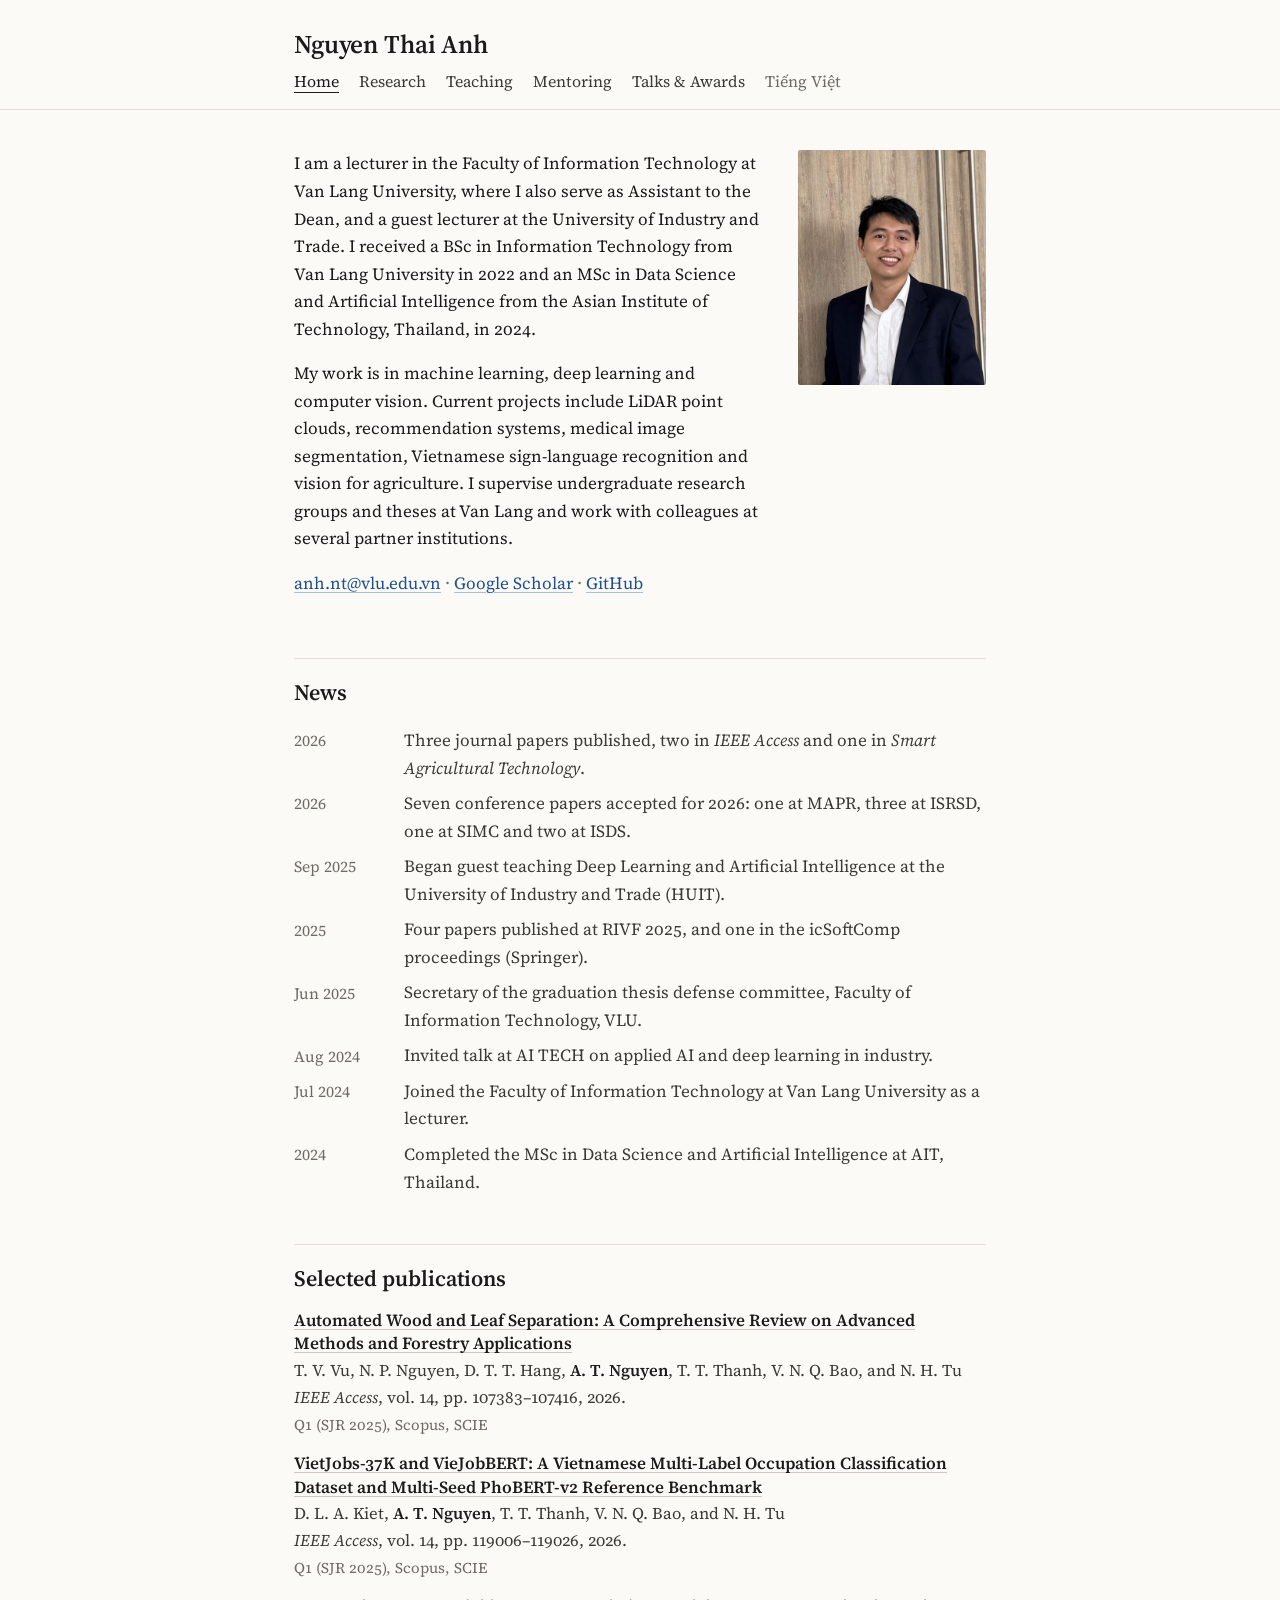
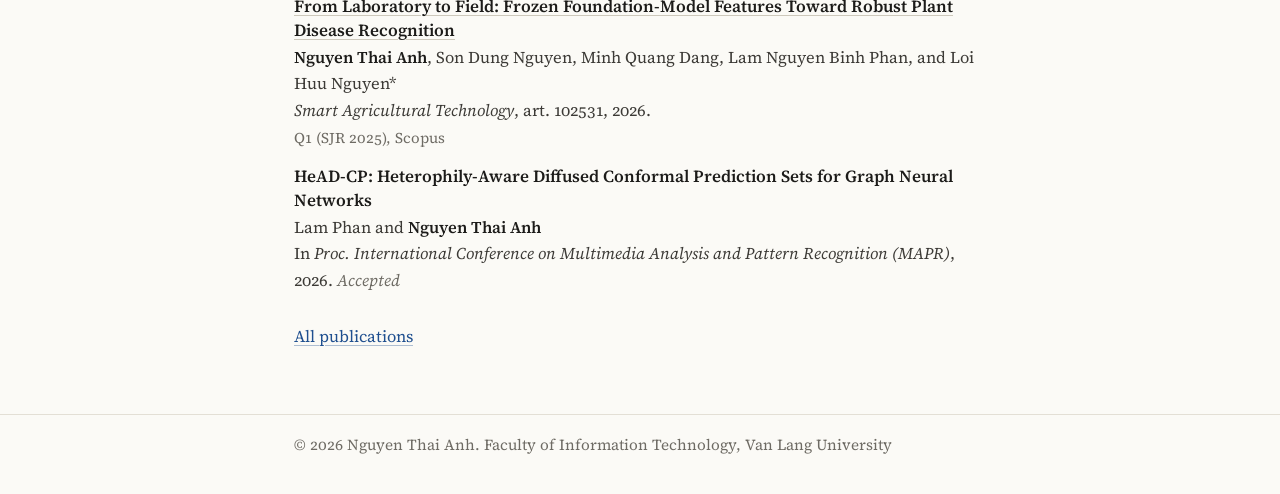
==== commit 5fe32229: "Redesign: classic academic page, set like a journal The previous design still read as a portfolio te" ====
--- a/index.html
+++ b/index.html
@@ -3,310 +3,103 @@
 <head>
   <meta charset="UTF-8" />
   <meta name="viewport" content="width=device-width, initial-scale=1.0" />
-  <title>Nguyen Thai Anh — Lecturer, Van Lang University</title>
-  <meta name="description" content="Personal academic profile of Nguyen Thai Anh — Lecturer at the Faculty of Information Technology, Van Lang University. Research in Machine Learning, Deep Learning, and Computer Vision." />
+  <title>Nguyen Thai Anh · Van Lang University</title>
+  <meta name="description" content="Personal academic page of Nguyen Thai Anh, lecturer at the Faculty of Information Technology, Van Lang University. Research in Machine Learning, Deep Learning, and Computer Vision." />
   <meta name="author" content="Nguyen Thai Anh" />
-  <meta property="og:title" content="Nguyen Thai Anh — Lecturer, Van Lang University" />
+  <meta property="og:title" content="Nguyen Thai Anh · Van Lang University" />
   <meta property="og:description" content="Lecturer at Van Lang University. MSc from AIT, Thailand. Research in ML / DL / Computer Vision." />
   <meta property="og:type" content="website" />
   <meta property="og:image" content="https://anhnguyenvlu.github.io/assets/img/profile.jpg" />
   <link rel="icon" href="assets/img/favicon.svg" type="image/svg+xml" />
   <link rel="preconnect" href="https://fonts.googleapis.com" />
   <link rel="preconnect" href="https://fonts.gstatic.com" crossorigin />
-  <link href="https://fonts.googleapis.com/css2?family=Inter:wght@400;500;600;700;800&family=Newsreader:ital,opsz,wght@1,6..72,400&display=swap" rel="stylesheet" />
+  <link href="https://fonts.googleapis.com/css2?family=Source+Serif+4:ital,opsz,wght@0,8..60,400;0,8..60,600;1,8..60,400;1,8..60,600&amp;display=swap" rel="stylesheet" />
   <link rel="stylesheet" href="assets/css/style.css" />
 </head>
 <body>
   <a class="skip-link" href="#main">Skip to content</a>
 
-  <header class="topbar">
-    <button class="drawer-btn" aria-label="Open menu" aria-expanded="false" aria-controls="sidebar">
-      <span></span><span></span><span></span>
-    </button>
-    <a class="topbar-brand" href="index.html">Nguyen Thai Anh</a>
-    <button class="lang-toggle" data-lang-toggle aria-label="Switch language">VI</button>
+  <header class="site-header">
+    <div class="masthead">
+      <h1 class="site-name"><a href="index.html" data-i18n="site.name">Nguyen Thai Anh</a></h1>
+      <nav class="site-nav" aria-label="Primary">
+        <a href="index.html" aria-current="page" data-i18n="nav.home">Home</a>
+        <a href="research.html" data-i18n="nav.research">Research</a>
+        <a href="teaching.html" data-i18n="nav.teaching">Teaching</a>
+        <a href="mentoring.html" data-i18n="nav.mentoring">Mentoring</a>
+        <a href="talks-awards.html" data-i18n="nav.talks">Talks &amp; Awards</a>
+        <button class="lang-toggle" type="button" data-lang-toggle>Tiếng Việt</button>
+      </nav>
+    </div>
   </header>
-  <div class="scrim" data-scrim></div>
 
-  <aside class="sidebar" id="sidebar">
-    <div class="side-inner">
-      <a class="side-id" href="index.html">
-        <span class="side-avatar">
-          <img src="assets/img/avatar.jpg" alt="Nguyen Thai Anh"
-               onerror="this.parentElement.classList.add('is-fallback');this.style.display='none';" />
-          <span class="initials">NTA</span>
-        </span>
-        <span class="side-name">Nguyen Thai Anh</span>
-        <span class="side-role" data-i18n="side.role">Lecturer · Van Lang University</span>
-      </a>
-
-      <nav class="side-nav" aria-label="Primary">
-        <a href="index.html" class="active">
-          <svg viewBox="0 0 24 24" fill="none" stroke="currentColor" stroke-width="2" stroke-linecap="round" stroke-linejoin="round" aria-hidden="true"><path d="m3 9 9-7 9 7v11a2 2 0 0 1-2 2H5a2 2 0 0 1-2-2z"/><polyline points="9 22 9 12 15 12 15 22"/></svg>
-          <span data-i18n="nav.home">Home</span>
-        </a>
-        <a href="research.html">
-          <svg viewBox="0 0 24 24" fill="none" stroke="currentColor" stroke-width="2" stroke-linecap="round" stroke-linejoin="round" aria-hidden="true"><path d="M10 2v7.31"/><path d="M14 9.3V1.99"/><path d="M8.5 2h7"/><path d="M14 9.3a6.5 6.5 0 1 1-4 0"/><path d="M5.52 16h12.96"/></svg>
-          <span data-i18n="nav.research">Research</span>
-        </a>
-        <a href="teaching.html">
-          <svg viewBox="0 0 24 24" fill="none" stroke="currentColor" stroke-width="2" stroke-linecap="round" stroke-linejoin="round" aria-hidden="true"><path d="M2 3h20"/><path d="M21 3v11a2 2 0 0 1-2 2H5a2 2 0 0 1-2-2V3"/><path d="m7 21 5-5 5 5"/></svg>
-          <span data-i18n="nav.teaching">Teaching</span>
-        </a>
-        <a href="mentoring.html">
-          <svg viewBox="0 0 24 24" fill="none" stroke="currentColor" stroke-width="2" stroke-linecap="round" stroke-linejoin="round" aria-hidden="true"><path d="M16 21v-2a4 4 0 0 0-4-4H6a4 4 0 0 0-4 4v2"/><circle cx="9" cy="7" r="4"/><path d="M22 21v-2a4 4 0 0 0-3-3.87"/><path d="M16 3.13a4 4 0 0 1 0 7.75"/></svg>
-          <span data-i18n="nav.mentoring">Mentoring</span>
-        </a>
-        <a href="talks-awards.html">
-          <svg viewBox="0 0 24 24" fill="none" stroke="currentColor" stroke-width="2" stroke-linecap="round" stroke-linejoin="round" aria-hidden="true"><circle cx="12" cy="8" r="6"/><path d="M15.477 12.89 17 22l-5-3-5 3 1.523-9.11"/></svg>
-          <span data-i18n="nav.talks">Talks &amp; Awards</span>
-        </a>
-      </nav>
-
-      <div class="side-foot">
-        <ul class="side-social" aria-label="Social links">
-          <li><a href="mailto:anh.nt@vlu.edu.vn" aria-label="Email" title="Email">
-            <svg viewBox="0 0 24 24" aria-hidden="true"><path d="M20 4H4a2 2 0 0 0-2 2v12a2 2 0 0 0 2 2h16a2 2 0 0 0 2-2V6a2 2 0 0 0-2-2Zm0 4-8 5-8-5V6l8 5 8-5Z"/></svg>
-          </a></li>
-          <li><a href="https://scholar.google.com/citations?hl=en&user=YZFnMJYAAAAJ" target="_blank" rel="noopener" aria-label="Google Scholar" title="Google Scholar">
-            <svg viewBox="0 0 24 24" aria-hidden="true"><path d="M12 3 1 9l11 6 9-4.91V17h2V9L12 3ZM5 13.18v4L12 21l7-3.82v-4L12 17l-7-3.82Z"/></svg>
-          </a></li>
-          <li><a href="https://github.com/AnhNguyenVLU" target="_blank" rel="noopener" aria-label="GitHub" title="GitHub">
-            <svg viewBox="0 0 24 24" aria-hidden="true"><path fill-rule="evenodd" clip-rule="evenodd" d="M12.026 2c-5.509 0-9.974 4.465-9.974 9.974 0 4.406 2.857 8.145 6.821 9.465.499.09.679-.217.679-.481 0-.237-.008-.865-.011-1.696-2.775.602-3.361-1.338-3.361-1.338-.452-1.152-1.107-1.459-1.107-1.459-.905-.619.069-.605.069-.605 1.002.07 1.527 1.028 1.527 1.028.89 1.524 2.336 1.084 2.902.829.091-.645.351-1.085.635-1.334-2.214-.251-4.542-1.107-4.542-4.93 0-1.087.389-1.979 1.024-2.675-.101-.253-.446-1.268.099-2.64 0 0 .837-.269 2.742 1.021a9.582 9.582 0 0 1 2.496-.336 9.554 9.554 0 0 1 2.496.336c1.906-1.291 2.742-1.021 2.742-1.021.545 1.372.203 2.387.099 2.64.64.696 1.024 1.587 1.024 2.675 0 3.833-2.33 4.675-4.552 4.922.355.308.675.916.675 1.846 0 1.334-.012 2.41-.012 2.737 0 .267.178.577.687.479C19.146 20.115 22 16.379 22 11.974 22 6.465 17.535 2 12.026 2Z"/></svg>
-          </a></li>
-        </ul>
-        <button class="lang-toggle" data-lang-toggle aria-label="Switch language">VI</button>
-      </div>
-    </div>
-  </aside>
-
-  <div class="shell">
   <main id="main">
-    <section class="hero">
-      <div class="container">
-        <h1>Nguyen Thai Anh</h1>
-        <p class="lede" data-i18n-html="home.lede.html">Lecturer at the Faculty of Information Technology, <a href="https://www.vlu.edu.vn/" target="_blank" rel="noopener">Van Lang University</a>. MSc in Data Science &amp; AI from <a href="https://ait.ac.th/" target="_blank" rel="noopener">AIT, Thailand</a>.</p>
-        <ul class="quick-facts">
-          <li><strong data-i18n="home.fact.research.label">Research</strong> <span data-i18n="home.fact.research.body">Machine Learning · Deep Learning · Computer Vision</span></li>
-          <li><strong data-i18n="home.fact.email.label">Email</strong> <a href="mailto:anh.nt@vlu.edu.vn">anh.nt@vlu.edu.vn</a></li>
-          <li><strong data-i18n="home.fact.github.label">GitHub</strong> <a href="https://github.com/AnhNguyenVLU" target="_blank" rel="noopener">@AnhNguyenVLU</a></li>
-          <li><strong data-i18n="home.fact.scholar.label">Scholar</strong> <a href="https://scholar.google.com/citations?hl=en&user=YZFnMJYAAAAJ" target="_blank" rel="noopener">scholar.google.com</a></li>
-        </ul>
-        <div class="cta-row">
-          <a class="btn btn-primary" href="research.html" data-i18n="home.cta.research">View research</a>
-          <a class="btn btn-ghost" href="mailto:anh.nt@vlu.edu.vn" data-i18n="home.cta.email">Email me</a>
+    <section class="container">
+      <div class="intro">
+        <img class="portrait" src="assets/img/portrait.jpg" width="480" height="600" alt="Nguyen Thai Anh" />
+        <div class="intro-text">
+          <p data-i18n="home.about.p1">I am a lecturer in the Faculty of Information Technology at Van Lang University, where I also serve as Assistant to the Dean, and a guest lecturer at the University of Industry and Trade. I received a BSc in Information Technology from Van Lang University in 2022 and an MSc in Data Science and Artificial Intelligence from the Asian Institute of Technology, Thailand, in 2024.</p>
+          <p data-i18n-html="home.about.p2.html">My work is in machine learning, deep learning and computer vision. Current projects include LiDAR point clouds, recommendation systems, medical image segmentation, Vietnamese sign-language recognition and vision for agriculture. I supervise undergraduate research groups and theses at Van Lang and work with colleagues at several partner institutions.</p>
+          <p class="contact"><a href="mailto:anh.nt@vlu.edu.vn">anh.nt@vlu.edu.vn</a> · <a href="https://scholar.google.com/citations?hl=en&amp;user=YZFnMJYAAAAJ" target="_blank" rel="noopener">Google Scholar</a> · <a href="https://github.com/AnhNguyenVLU" target="_blank" rel="noopener">GitHub</a></p>
         </div>
       </div>
     </section>
 
-    <section class="affiliations">
+    <section class="section">
       <div class="container">
-        <ul class="aff-grid">
-          <li class="aff-label" data-i18n="aff.label">Affiliations</li>
-          <li class="aff-item">
-            <span data-i18n="aff.vlu">Van Lang University</span>
-            <small data-i18n="aff.vlu.role">Lecturer · Assistant to the Dean, FIT</small>
-          </li>
-          <li class="aff-item">
-            <span data-i18n="aff.huit">University of Industry &amp; Trade</span>
-            <small data-i18n="aff.huit.role">Guest lecturer</small>
-          </li>
-          <li class="aff-item">
-            <span data-i18n="aff.ait">Asian Institute of Technology</span>
-            <small data-i18n="aff.ait.role">MSc · Thailand · 2024</small>
-          </li>
+        <h2 class="section-title" data-i18n="home.news.title">News</h2>
+        <ul class="dated">
+          <li><span class="when" data-i18n="news.1.date">2026</span><span class="what" data-i18n-html="news.1.html">Three journal papers published, two in <em>IEEE Access</em> and one in <em>Smart Agricultural Technology</em>.</span></li>
+          <li><span class="when" data-i18n="news.2.date">2026</span><span class="what" data-i18n-html="news.2.html">Seven conference papers accepted for 2026: one at MAPR, three at ISRSD, one at SIMC and two at ISDS.</span></li>
+          <li><span class="when" data-i18n="news.3.date">Sep 2025</span><span class="what" data-i18n-html="news.3.html">Began guest teaching Deep Learning and Artificial Intelligence at the University of Industry and Trade (HUIT).</span></li>
+          <li><span class="when" data-i18n="news.4.date">2025</span><span class="what" data-i18n-html="news.4.html">Four papers published at RIVF 2025, and one in the icSoftComp proceedings (Springer).</span></li>
+          <li><span class="when" data-i18n="news.5.date">Jun 2025</span><span class="what" data-i18n-html="news.5.html">Secretary of the graduation thesis defense committee, Faculty of Information Technology, VLU.</span></li>
+          <li><span class="when" data-i18n="news.6.date">Aug 2024</span><span class="what" data-i18n-html="news.6.html">Invited talk at AI TECH on applied AI and deep learning in industry.</span></li>
+          <li><span class="when" data-i18n="news.7.date">Jul 2024</span><span class="what" data-i18n-html="news.7.html">Joined the Faculty of Information Technology at Van Lang University as a lecturer.</span></li>
+          <li><span class="when" data-i18n="news.8.date">2024</span><span class="what" data-i18n-html="news.8.html">Completed the MSc in Data Science and Artificial Intelligence at AIT, Thailand.</span></li>
         </ul>
       </div>
     </section>
 
     <section class="section">
       <div class="container">
-        <p class="section-kicker" data-i18n="home.metrics.title">Citation record</p>
-        <ul class="stat-row">
-          <li class="metrics-item">
-            <span class="metric-value">8</span>
-            <span class="metric-label" data-i18n="home.metrics.citations">Citations</span>
-          </li>
-          <li class="metrics-item">
-            <span class="metric-value">1</span>
-            <span class="metric-label" data-i18n="home.metrics.hindex">h-index</span>
-          </li>
+        <h2 class="section-title" data-i18n="home.pubs.title">Selected publications</h2>
+        <ul class="pub-list">
+        <li class="pub-card">
+              <h3 class="pub-title"><a href="https://doi.org/10.1109/ACCESS.2026.3709955" target="_blank" rel="noopener">Automated Wood and Leaf Separation: A Comprehensive Review on Advanced Methods and Forestry Applications</a></h3>
+              <p class="pub-authors">T. V. Vu, N. P. Nguyen, D. T. T. Hang, <b class="me">A. T. Nguyen</b>, T. T. Thanh, V. N. Q. Bao, and N. H. Tu</p>
+              <p class="pub-venue"><em>IEEE Access</em>, vol. 14, pp. 107383–107416, 2026.</p>
+              <p class="pub-index">Q1 (SJR 2025), Scopus, SCIE</p>
+            </li>
+
+        <li class="pub-card">
+              <h3 class="pub-title"><a href="https://doi.org/10.1109/ACCESS.2026.3718998" target="_blank" rel="noopener">VietJobs-37K and VieJobBERT: A Vietnamese Multi-Label Occupation Classification Dataset and Multi-Seed PhoBERT-v2 Reference Benchmark</a></h3>
+              <p class="pub-authors">D. L. A. Kiet, <b class="me">A. T. Nguyen</b>, T. T. Thanh, V. N. Q. Bao, and N. H. Tu</p>
+              <p class="pub-venue"><em>IEEE Access</em>, vol. 14, pp. 119006–119026, 2026.</p>
+              <p class="pub-index">Q1 (SJR 2025), Scopus, SCIE</p>
+            </li>
+
+        <li class="pub-card">
+              <h3 class="pub-title"><a href="https://doi.org/10.1016/j.atech.2026.102531" target="_blank" rel="noopener">From Laboratory to Field: Frozen Foundation-Model Features Toward Robust Plant Disease Recognition</a></h3>
+              <p class="pub-authors"><b class="me">Nguyen Thai Anh</b>, Son Dung Nguyen, Minh Quang Dang, Lam Nguyen Binh Phan, and Loi Huu Nguyen*</p>
+              <p class="pub-venue"><em>Smart Agricultural Technology</em>, art. 102531, 2026.</p>
+              <p class="pub-index">Q1 (SJR 2025), Scopus</p>
+            </li>
+
+        <li class="pub-card">
+              <h3 class="pub-title">HeAD-CP: Heterophily-Aware Diffused Conformal Prediction Sets for Graph Neural Networks</h3>
+              <p class="pub-authors">Lam Phan and <b class="me">Nguyen Thai Anh</b></p>
+              <p class="pub-venue">In <em>Proc. International Conference on Multimedia Analysis and Pattern Recognition (MAPR)</em>, 2026. <span class="pub-status" data-i18n="badge.accepted">Accepted</span></p>
+            </li>
         </ul>
-        <p class="muted stack-lg" data-i18n-html="home.metrics.note.html">Google Scholar, August 2026. <a href="https://scholar.google.com/citations?hl=en&amp;user=YZFnMJYAAAAJ" target="_blank" rel="noopener">Open the profile</a> for the current figure.</p>
-      </div>
-    </section>
-
-    <section class="section section-alt">
-      <div class="container">
-        <h2 class="section-title" data-i18n="home.about.title">About</h2>
-        <div class="prose">
-          <p data-i18n="home.about.p1">I am a lecturer at the Faculty of Information Technology, Van Lang University, and Assistant to the Dean. I earned my BSc in IT from VLU (2018–2022) and my MSc in Data Science and Artificial Intelligence from the Asian Institute of Technology (AIT), Thailand (2022–2024).</p>
-          <p data-i18n-html="home.about.p2.html">My research sits at the intersection of <em>machine learning</em>, <em>deep learning</em>, and <em>computer vision</em>, with active threads in LiDAR point cloud processing, recommendation systems, medical image segmentation, Vietnamese sign-language recognition, and agricultural vision. I supervise undergraduate research and thesis projects at VLU and collaborate with peers across partner institutions.</p>
-        </div>
-      </div>
-    </section>
-
-    <section class="section">
-      <div class="container">
-        <h2 class="section-title" data-i18n="home.interests.title">Research interests</h2>
-        <ul class="tag-grid">
-          <li>
-            <span class="tag" data-i18n="home.interest.cv.tag">Computer Vision</span>
-            <p data-i18n="home.interest.cv.desc">Object detection, segmentation, LiDAR point clouds, medical imaging.</p>
-          </li>
-          <li>
-            <span class="tag" data-i18n="home.interest.dl.tag">Deep Learning</span>
-            <p data-i18n="home.interest.dl.desc">CNNs and Vision Transformers, including hybrid Swin and pruned-residual architectures.</p>
-          </li>
-          <li>
-            <span class="tag" data-i18n="home.interest.rec.tag">Recommender Systems</span>
-            <p data-i18n="home.interest.rec.desc">Recommendation driven by images rather than ratings.</p>
-          </li>
-          <li>
-            <span class="tag" data-i18n="home.interest.app.tag">Applied ML</span>
-            <p data-i18n="home.interest.app.desc">Healthcare, agriculture, sign language, mobility, networking.</p>
-          </li>
-        </ul>
-      </div>
-    </section>
-
-    <section class="section section-alt">
-      <div class="container">
-        <div class="section-head">
-          <h2 class="section-title" data-i18n="home.news.title">News</h2>
-          <p class="section-sub" data-i18n="home.news.sub">Appointments, acceptances and milestones</p>
-        </div>
-
-        <ol class="timeline">
-          <li class="tl-item">
-            <div class="tl-date"><span data-i18n="news.n1.date">2026</span></div>
-            <div>
-              <p class="tl-title"><span data-i18n="news.n1.title">Three journal papers out</span></p>
-              <div class="tl-mini">
-                <div><b data-i18n="news.n1.a.title">Wood–Leaf Separation Review</b><span data-i18n="news.n1.a.desc">IEEE Access, vol. 14, pp. 107383–107416</span></div>
-                <div><b data-i18n="news.n1.b.title">VietJobs-37K &amp; VieJobBERT</b><span data-i18n="news.n1.b.desc">IEEE Access, vol. 14, pp. 119006–119026</span></div>
-                <div><b data-i18n="news.n1.c.title">Plant Disease Recognition in the Field</b><span data-i18n="news.n1.c.desc">Smart Agricultural Technology, art. 102531</span></div>
-              </div>
-            </div>
-          </li>
-
-          <li class="tl-item">
-            <div class="tl-date"><span data-i18n="news.n2.date">2026</span></div>
-            <div>
-              <p class="tl-title"><span data-i18n="news.n2.title">Accepted at MAPR, ISRSD and SIMC</span></p>
-              <p class="tl-body" data-i18n-html="news.n2.body.html">One paper at <strong>MAPR</strong> on heterophily-aware conformal prediction, three at <strong>ISRSD</strong> on single-cell clustering, motor-imagery EEG and on-device plant disease detection, and one at <strong>SIMC</strong> on Vietnamese spam and toxic comment detection.</p>
-            </div>
-          </li>
-
-          <li class="tl-item">
-            <div class="tl-date"><span data-i18n="news.n3.date">Sep 2025</span></div>
-            <div>
-              <p class="tl-title"><span data-i18n="news.n3.title">Guest lectureship at HUIT</span></p>
-              <p class="tl-body" data-i18n="news.n3.body">Began teaching Deep Learning and Artificial Intelligence at the University of Industry and Trade.</p>
-            </div>
-          </li>
-
-          <li class="tl-item">
-            <div class="tl-date"><span data-i18n="news.n4.date">2025</span></div>
-            <div>
-              <p class="tl-title"><span data-i18n="news.n4.title">Published at RIVF 2025 and icSoftComp</span></p>
-              <p class="tl-body" data-i18n-html="news.n4.body.html">Four papers at <strong>RIVF 2025</strong> and one in a Springer soft-computing volume.</p>
-            </div>
-          </li>
-
-          <li class="tl-item">
-            <div class="tl-date"><span data-i18n="news.n5.date">Jun 2025</span></div>
-            <div>
-              <p class="tl-title"><span data-i18n="news.n5.title">Thesis defense committee</span></p>
-              <p class="tl-body" data-i18n-html="news.n5.body.html">Served as <strong>Secretary of the Graduation Thesis Defense Committee</strong> at VLU.</p>
-            </div>
-          </li>
-
-          <li class="tl-item">
-            <div class="tl-date"><span data-i18n="news.n6.date">Aug 2024</span></div>
-            <div>
-              <p class="tl-title"><span data-i18n="news.n6.title">Guest speaker on AI TECH</span></p>
-              <p class="tl-body" data-i18n="news.n6.body">Invited talk on applied AI and deep learning for industry.</p>
-            </div>
-          </li>
-
-          <li class="tl-item">
-            <div class="tl-date"><span data-i18n="news.n7.date">Jul 2024</span></div>
-            <div>
-              <p class="tl-title"><span data-i18n="news.n7.title">Joined Van Lang University</span></p>
-              <p class="tl-body" data-i18n="news.n7.body">Appointed lecturer in the Faculty of Information Technology.</p>
-            </div>
-          </li>
-
-          <li class="tl-item">
-            <div class="tl-date"><span data-i18n="news.n8.date">2024</span></div>
-            <div>
-              <p class="tl-title"><span data-i18n="news.n8.title">MSc completed at AIT</span></p>
-              <p class="tl-body" data-i18n="news.n8.body">Graduated in Data Science and Artificial Intelligence, Asian Institute of Technology, Thailand.</p>
-            </div>
-          </li>
-        </ol>
-      </div>
-    </section>
-
-    <section class="section">
-      <div class="container">
-        <div class="section-head">
-          <h2 class="section-title" data-i18n="home.pubs.title">Recent publications</h2>
-          <p class="section-sub" data-i18n="home.pubs.sub">A selection. The full list is on the research page.</p>
-        </div>
-
-        <ol class="pub-list">
-          <li class="pub-card">
-            <h3 class="pub-title"><a href="https://doi.org/10.1109/ACCESS.2026.3709955" target="_blank" rel="noopener">Automated Wood and Leaf Separation: A Comprehensive Review on Advanced Methods and Forestry Applications</a></h3>
-            <p class="pub-authors">T. V. Vu, N. P. Nguyen, D. T. T. Hang, <b class="me">A. T. Nguyen</b>, T. T. Thanh, V. N. Q. Bao, and N. H. Tu</p>
-            <p class="pub-venue"><em>IEEE Access</em>, vol. 14, pp. 107383–107416, 2026.</p>
-            <div class="badges">
-              <span class="badge badge-type" data-i18n="pub.type.journal">Journal Article</span>
-              <span class="badge badge-published" data-i18n="badge.published">Published</span>
-            </div>
-          </li>
-
-          <li class="pub-card">
-            <h3 class="pub-title">HeAD-CP: Heterophily-Aware Diffused Conformal Prediction Sets for Graph Neural Networks</h3>
-            <p class="pub-authors">Lam Phan and <b class="me">Nguyen Thai Anh</b></p>
-            <p class="pub-venue">In <em>Proc. International Conference on Multimedia Analysis and Pattern Recognition (MAPR)</em>, 2026.</p>
-            <div class="badges">
-              <span class="badge badge-type" data-i18n="pub.type.conf">Conference Paper</span>
-              <span class="badge badge-accepted" data-i18n="badge.accepted">Accepted</span>
-            </div>
-          </li>
-
-          <li class="pub-card">
-            <h3 class="pub-title">Swin-PResU: Hybrid Swin ViT and Pruned Residual CNN for Precise Brain Tumor MRI Segmentation</h3>
-            <p class="pub-authors">N. P. Nguyen, D. T. T. Hang, T. V. Vu, N. H. Tu, and <b class="me">A. T. Nguyen</b></p>
-            <p class="pub-venue">In <em>Proc. RIVF International Conference on Computing and Communication Technologies (RIVF)</em>, pp. 149–154, 2025.</p>
-            <div class="badges">
-              <span class="badge badge-type" data-i18n="pub.type.conf">Conference Paper</span>
-              <span class="badge badge-published" data-i18n="badge.published">Published</span>
-            </div>
-          </li>
-        </ol>
-
-        <div class="cta-row stack-lg">
-          <a class="btn btn-ghost" href="research.html" data-i18n="home.pubs.cta">View all publications</a>
-        </div>
+        <p class="more"><a href="research.html" data-i18n="home.pubs.cta">All publications</a></p>
       </div>
     </section>
   </main>
 
   <footer class="site-footer">
-    <div class="container footer-grid">
-      <div>
-        <p class="footer-name">Nguyen Thai Anh</p>
-        <p class="muted" data-i18n="footer.role">Faculty of Information Technology · Van Lang University</p>
-      </div>
-      <div>
-        <p class="muted">© <span id="year"></span> <span data-i18n="footer.copy">Nguyen Thai Anh.</span></p>
-      </div>
-    </div>
+    <p>&copy; <span id="year"></span> <span data-i18n="footer.copy">Nguyen Thai Anh.</span> <span data-i18n="footer.role">Faculty of Information Technology, Van Lang University</span></p>
   </footer>
-  </div>
 
   <script src="assets/js/i18n.js"></script>
   <script src="assets/js/main.js"></script>
--- a/assets/css/style.css
+++ b/assets/css/style.css
@@ -1,173 +1,92 @@
 /* =========================================================
-   Nguyen Thai Anh — personal academic site
-   Shell   : fixed left sidebar + scrolling content column
-   Palette : monochrome ink on warm white. One accent, for links only.
-   Type    : Inter throughout, Newsreader italic for venue names.
-   Rule    : hierarchy comes from size, weight and rule-lines.
-             Colour is never used to encode meaning.
+   Nguyen Thai Anh, personal academic site
+
+   One reading column, set like a journal page.
+   Source Serif 4 throughout, which covers Vietnamese.
+   Ink on paper and one link colour. Hierarchy comes from
+   size, weight, italics and white space. No boxes, chips,
+   icons, shadows or letter-spaced capitals.
    ========================================================= */
 
-/* ---------------------------------------------------------
-   1. Tokens
-   --------------------------------------------------------- */
 :root {
-  /* surfaces */
-  --bg: #fcfcfa;
-  --bg-soft: #f6f6f2;
-  --bg-sunken: #efefe9;
-  --bg-card: #ffffff;
-  --side-bg: #f6f6f2;
-  --side-bg-2: #eceae4;
-
-  /* ink */
-  --ink: #17181a;
-  --ink-soft: #3f434a;
-  --muted: #6b7078;
-
-  /* rules */
-  --line: #e4e4de;
-  --line-soft: #eeeee9;
-  --line-strong: #c9c9c1;
-
-  /* the one accent: links and the active nav item, nothing else */
-  --accent: #24406b;
-  --accent-deep: #1a3054;
-
-  /* effects — restrained; no coloured shadow anywhere */
-  --shadow-xs: 0 1px 2px rgba(23, 24, 26, .04);
-  --shadow-sm: 0 1px 3px rgba(23, 24, 26, .06);
-  --shadow-md: 0 4px 12px -4px rgba(23, 24, 26, .10);
-  --shadow-lg: 0 12px 24px -10px rgba(23, 24, 26, .14);
-
-  --r-xs: 3px;
-  --r-sm: 5px;
-  --r: 8px;
-  --r-lg: 10px;
-  --r-xl: 14px;
-  --r-pill: 999px;
-
-  /* layout */
-  --side-w: 268px;
-  --content: 880px;
-  --topbar-h: 58px;
-
-  --font-sans: "Inter", -apple-system, BlinkMacSystemFont, "Segoe UI", Roboto, "Helvetica Neue", Arial, sans-serif;
-  --font-serif: "Newsreader", "Source Serif 4", Georgia, "Times New Roman", serif;
-
-  /* type scale */
-  --t-2xs: 11px;
-  --t-xs: 12.5px;
-  --t-sm: 13.5px;
-  --t-base: 14.5px;
-  --t-md: 15.5px;
-  --t-lg: 16.5px;
-  --t-xl: 21px;
-  --lh-title: 1.35;
-  --lh-body: 1.62;
-
-  /* spacing (8px base) */
-  --s-1: 4px;  --s-2: 8px;   --s-3: 12px;  --s-4: 16px;
-  --s-5: 24px; --s-6: 32px;  --s-7: 48px;  --s-8: 64px;
-
-  --ease: cubic-bezier(.22, .61, .36, 1);
+  --paper: #fbfaf6;
+  --ink: #1c1b19;
+  --ink-2: #3c3a36;
+  --muted: #6e6b64;
+  --rule: #e3dfd5;
+  --rule-2: #cdc8bb;
+  --link: #1f4f8f;
+  --link-hover: #123563;
+
+  --serif: "Source Serif 4", "Source Serif Pro", Georgia, "Times New Roman", serif;
+  --measure: 740px;
+  --gutter: 24px;
 }
 
 @media (prefers-color-scheme: dark) {
   :root {
-    --bg: #101114;
-    --bg-soft: #16171b;
-    --bg-sunken: #1c1e22;
-    --bg-card: #15171a;
-    --side-bg: #0c0d10;
-    --side-bg-2: #1a1c20;
-
-    --ink: #e8e6e1;
-    --ink-soft: #bcbab4;
-    --muted: #8a8880;
-
-    --line: #2a2c31;
-    --line-soft: #212328;
-    --line-strong: #3d4046;
-
-    --accent: #9db9e2;
-    --accent-deep: #b9cdec;
-
-    --shadow-xs: 0 1px 2px rgba(0, 0, 0, .35);
-    --shadow-sm: 0 1px 3px rgba(0, 0, 0, .40);
-    --shadow-md: 0 4px 12px -4px rgba(0, 0, 0, .50);
-    --shadow-lg: 0 12px 24px -10px rgba(0, 0, 0, .60);
+    --paper: #161513;
+    --ink: #ebe7de;
+    --ink-2: #cdc8bd;
+    --muted: #9b968b;
+    --rule: #2d2b27;
+    --rule-2: #413e38;
+    --link: #93b6e9;
+    --link-hover: #bcd2f3;
   }
 }
 
-/* ---------------------------------------------------------
-   2. Base
-   --------------------------------------------------------- */
+/* ---------- base ---------- */
 * { box-sizing: border-box; }
-html { scroll-behavior: smooth; }
-
-/* body stays hidden until i18n.js has written the active language */
+html { font-size: 17px; scroll-behavior: smooth; }
 html:not([data-i18n-ready]) body { opacity: 0; }
 
 body {
   margin: 0;
-  background: var(--bg);
+  background: var(--paper);
   color: var(--ink);
-  font-family: var(--font-sans);
-  font-size: 16px;
-  line-height: var(--lh-body);
-  font-feature-settings: "kern" 1, "liga" 1, "calt" 1;
+  font-family: var(--serif);
+  font-optical-sizing: auto;
+  line-height: 1.62;
+  font-variant-numeric: oldstyle-nums proportional-nums;
   -webkit-font-smoothing: antialiased;
-  -moz-osx-font-smoothing: grayscale;
   text-rendering: optimizeLegibility;
   transition: opacity .2s ease;
 }
 
 img { max-width: 100%; display: block; }
 
-a { color: var(--accent); text-decoration: none; transition: color .15s var(--ease); }
-a:hover { color: var(--accent-deep); }
-
-h1, h2, h3, h4 {
-  font-family: var(--font-sans);
-  color: var(--ink);
-  letter-spacing: -.02em;
-  line-height: 1.2;
-  font-weight: 700;
-}
-
-em, i, cite { font-family: var(--font-serif); font-style: italic; font-size: 1.05em; }
-strong, b { font-weight: 600; color: var(--ink); }
-
-.metric-value, .news-date, .talk-date, .cohort-count, .student-meta,
-.aff-item small, .pub-venue, .grant-date, .tl-date {
-  font-variant-numeric: tabular-nums lining-nums;
-}
-
-::selection { background: var(--ink); color: var(--bg); }
+a {
+  color: var(--link);
+  text-decoration: underline;
+  text-decoration-thickness: 1px;
+  text-underline-offset: .17em;
+  text-decoration-color: color-mix(in srgb, var(--link) 35%, transparent);
+}
+a:hover { color: var(--link-hover); text-decoration-color: currentColor; }
+
+h1, h2, h3, h4 { font-weight: 600; color: var(--ink); line-height: 1.25; }
+em, i, cite { font-style: italic; }
+strong, b { font-weight: 600; }
+p { margin: 0 0 1em; }
+
+.muted { color: var(--muted); }
 
 .skip-link {
-  position: fixed;
-  left: -1000px; top: 0;
-  z-index: 200;
+  position: absolute;
+  left: -999px; top: 0;
+  padding: 8px 12px;
   background: var(--ink);
-  color: var(--bg);
-  padding: 10px 16px;
-  border-radius: 0 0 var(--r-sm) 0;
-  font-size: var(--t-base);
-  font-weight: 600;
-}
-.skip-link:focus { left: 0; color: var(--bg); }
-
-:focus-visible {
-  outline: 2px solid var(--accent);
-  outline-offset: 3px;
-  border-radius: 3px;
-}
+  color: var(--paper);
+}
+.skip-link:focus { left: 0; color: var(--paper); }
+
+:focus-visible { outline: 2px solid var(--link); outline-offset: 3px; }
 
 .sr-only {
   position: absolute;
   width: 1px; height: 1px;
-  padding: 0; margin: -1px;
+  margin: -1px; padding: 0;
   overflow: hidden;
   clip: rect(0 0 0 0);
   clip-path: inset(50%);
@@ -177,1040 +96,321 @@
 
 @media (prefers-reduced-motion: reduce) {
   html { scroll-behavior: auto; }
-  *, *::before, *::after {
-    animation-duration: .001ms !important;
-    animation-iteration-count: 1 !important;
-    transition-duration: .001ms !important;
-  }
-}
-
-/* ---------------------------------------------------------
-   3. Sidebar
-   --------------------------------------------------------- */
-.sidebar {
-  position: fixed;
-  inset: 0 auto 0 0;
-  width: var(--side-w);
-  z-index: 60;
-  background: var(--side-bg);
-  border-right: 1px solid var(--line);
-  display: flex;
-  flex-direction: column;
-}
-
-.side-inner {
-  display: flex;
-  flex-direction: column;
-  height: 100%;
-  padding: var(--s-5) var(--s-4) 0;
-  overflow: hidden;
-}
-
-.side-id {
-  display: block;
-  text-align: center;
-  padding: var(--s-2) var(--s-2) var(--s-5);
-  color: inherit;
-}
-.side-id:hover { color: inherit; }
-
-.side-avatar {
-  position: relative;
-  display: block;
-  width: 92px;
-  height: 92px;
-  margin: 0 auto var(--s-4);
-  border-radius: 50%;
-  overflow: hidden;
-  background: var(--side-bg-2);
-  border: 1px solid var(--line);
-}
-.side-avatar img {
-  width: 100%;
-  height: 100%;
-  object-fit: cover;
-  object-position: center;
-}
-.side-avatar .initials {
-  position: absolute; inset: 0;
-  display: none;
-  align-items: center; justify-content: center;
-  font-size: 26px; font-weight: 600; letter-spacing: .04em;
-  color: var(--ink-soft);
-  background: var(--side-bg-2);
-}
-.side-avatar.is-fallback .initials { display: flex; }
-
-.side-name {
-  display: block;
-  font-size: var(--t-lg);
-  font-weight: 600;
-  letter-spacing: -.018em;
-  color: var(--ink);
-  line-height: 1.3;
-}
-.side-role {
-  display: block;
-  margin-top: 4px;
-  font-size: var(--t-xs);
-  line-height: 1.45;
-  color: var(--muted);
-}
-
-.side-nav {
-  flex: 1 1 auto;
-  min-height: 0;
-  overflow-y: auto;
-  display: flex;
-  flex-direction: column;
-  gap: 1px;
-  padding: 0 0 var(--s-4);
-  scrollbar-width: thin;
-}
-.side-nav::-webkit-scrollbar { width: 6px; }
-.side-nav::-webkit-scrollbar-thumb { background: var(--line-strong); border-radius: 3px; }
-
-.side-nav a {
-  display: flex;
-  align-items: center;
-  gap: 11px;
-  padding: 8px 12px;
-  border-radius: var(--r-sm);
-  color: var(--ink-soft);
-  font-size: var(--t-base);
-  font-weight: 500;
-  letter-spacing: -.006em;
-  position: relative;
-  transition: background .15s var(--ease), color .15s var(--ease);
-}
-.side-nav a svg { width: 16px; height: 16px; flex: none; opacity: .55; transition: opacity .15s var(--ease); }
-.side-nav a:hover { background: var(--side-bg-2); color: var(--ink); }
-.side-nav a:hover svg { opacity: .85; }
-.side-nav a.active {
-  background: var(--side-bg-2);
-  color: var(--ink);
-  font-weight: 600;
-}
-.side-nav a.active svg { opacity: 1; }
-.side-nav a.active::before {
-  content: "";
-  position: absolute;
-  left: 0; top: 50%;
-  transform: translateY(-50%);
-  width: 2px; height: 17px;
-  border-radius: 0 2px 2px 0;
-  background: var(--ink);
-}
-
-/* in-page anchors, research page only */
-.side-sub {
-  display: flex;
-  flex-direction: column;
-  gap: 0;
-  margin: 1px 0 4px;
-  padding-left: 27px;
-  list-style: none;
-  border-left: 1px solid var(--line);
-  margin-left: 19px;
-}
-.side-nav .side-sub a {
-  gap: 0;
-  padding: 4px 10px;
-  font-size: var(--t-xs);
-  font-weight: 500;
-  line-height: 1.35;
-  color: var(--muted);
-}
-.side-nav .side-sub a:hover { color: var(--ink); background: var(--side-bg-2); }
-.side-nav .side-sub a::before { content: none; }
-
-.side-foot {
-  flex: none;
-  margin: 0 calc(var(--s-4) * -1);
-  padding: var(--s-4);
-  border-top: 1px solid var(--line);
-  background: var(--side-bg);
-}
-.side-social {
-  list-style: none;
-  display: flex;
-  justify-content: center;
-  gap: 2px;
-  margin: 0 0 var(--s-3);
-  padding: 0;
-}
-.side-social a {
-  display: inline-flex;
-  align-items: center;
-  justify-content: center;
-  width: 34px; height: 34px;
-  border-radius: var(--r-sm);
-  color: var(--muted);
-  transition: background .15s var(--ease), color .15s var(--ease);
-}
-.side-social a:hover { background: var(--side-bg-2); color: var(--ink); }
-.side-social svg { width: 18px; height: 18px; fill: currentColor; }
-
-.lang-toggle {
-  display: block;
-  width: 100%;
-  padding: 7px 12px;
-  border: 1px solid var(--line-strong);
-  border-radius: var(--r-sm);
-  background: transparent;
-  color: var(--ink-soft);
-  font-family: var(--font-sans);
-  font-size: var(--t-2xs);
-  font-weight: 600;
-  letter-spacing: .16em;
-  cursor: pointer;
-  transition: border-color .15s var(--ease), color .15s var(--ease), background .15s var(--ease);
-}
-.lang-toggle:hover { border-color: var(--ink); color: var(--ink); background: var(--side-bg-2); }
-
-/* ---------------------------------------------------------
-   4. Mobile topbar + drawer
-   --------------------------------------------------------- */
-.topbar {
-  display: none;
-  position: fixed;
-  inset: 0 0 auto 0;
-  height: var(--topbar-h);
-  z-index: 70;
-  align-items: center;
-  gap: var(--s-3);
-  padding: 0 14px;
-  background: color-mix(in srgb, var(--bg) 90%, transparent);
-  backdrop-filter: saturate(150%) blur(10px);
-  -webkit-backdrop-filter: saturate(150%) blur(10px);
-  border-bottom: 1px solid var(--line);
-}
-.drawer-btn {
-  display: inline-flex;
-  flex-direction: column;
-  align-items: center;
-  justify-content: center;
-  gap: 4px;
-  width: 38px; height: 38px;
-  padding: 0;
-  background: transparent;
-  border: 1px solid var(--line-strong);
-  border-radius: var(--r-sm);
-  cursor: pointer;
-}
-.drawer-btn span {
-  display: block;
-  width: 16px; height: 1.5px;
-  background: var(--ink);
-}
-.topbar-brand {
-  flex: 1;
-  font-size: var(--t-md);
-  font-weight: 600;
-  letter-spacing: -.018em;
-  color: var(--ink);
-}
-.topbar .lang-toggle { width: auto; padding: 6px 11px; }
-
-.scrim {
-  position: fixed;
-  inset: 0;
-  z-index: 55;
-  background: rgba(23, 24, 26, .42);
-  opacity: 0;
-  pointer-events: none;
-  transition: opacity .2s var(--ease);
-}
-
-@media (max-width: 1023px) {
-  .topbar { display: flex; }
-  .sidebar {
-    transform: translateX(-100%);
-    transition: transform .2s var(--ease);
-    width: min(292px, 84vw);
-  }
-  body.nav-open .sidebar { transform: translateX(0); box-shadow: var(--shadow-lg); }
-  body.nav-open .scrim { opacity: 1; pointer-events: auto; }
-  body.nav-open { overflow: hidden; }
-}
-
-/* ---------------------------------------------------------
-   5. Shell
-   --------------------------------------------------------- */
-.shell {
-  margin-left: var(--side-w);
-  min-height: 100vh;
-  display: flex;
-  flex-direction: column;
-}
-.shell > main { flex: 1 0 auto; }
-
-.container {
-  width: 100%;
-  max-width: var(--content);
+  body { transition: none; }
+}
+
+/* ---------- masthead ---------- */
+.site-header { border-bottom: 1px solid var(--rule); }
+.masthead {
+  max-width: var(--measure);
   margin: 0 auto;
-  padding: 0 40px;
-}
-
-@media (max-width: 1023px) {
-  .shell { margin-left: 0; padding-top: var(--topbar-h); }
-  .container { padding: 0 22px; }
-}
-
-/* ---------------------------------------------------------
-   6. Sections and headings
-   --------------------------------------------------------- */
-.section { padding: var(--s-7) 0; scroll-margin-top: 80px; }
-.section-alt {
-  background: var(--bg-soft);
-  border-top: 1px solid var(--line);
-  border-bottom: 1px solid var(--line);
-}
-
-.eyebrow, .section-kicker {
-  display: block;
-  margin: 0 0 var(--s-3);
-  font-size: var(--t-2xs);
-  font-weight: 600;
-  letter-spacing: .16em;
-  text-transform: uppercase;
-  color: var(--muted);
-}
-
-.section-title {
-  font-size: clamp(22px, 2.5vw, 27px);
-  font-weight: 700;
-  letter-spacing: -.025em;
-  margin: 0 0 var(--s-5);
-  line-height: 1.2;
-}
-.section-head { margin-bottom: var(--s-5); }
-.section-head .section-title { margin-bottom: 6px; }
-.section-head .section-sub {
-  margin: 0;
-  font-size: var(--t-sm);
-  color: var(--muted);
-  max-width: 70ch;
-}
-
-.sub-title {
-  margin: var(--s-6) 0 var(--s-3);
-  font-size: var(--t-2xs);
-  font-weight: 600;
-  letter-spacing: .12em;
-  text-transform: uppercase;
-  color: var(--muted);
-}
-.sub-title:first-of-type { margin-top: 0; }
-
-.prose {
-  max-width: 68ch;
-  color: var(--ink-soft);
-  font-size: var(--t-md);
-  line-height: 1.7;
-}
-.prose p { margin: 0 0 var(--s-4); }
-.prose p:last-child { margin-bottom: 0; }
-.prose a, .lede a {
-  color: var(--accent);
-  border-bottom: 1px solid color-mix(in srgb, var(--accent) 35%, transparent);
-  transition: border-color .15s var(--ease), color .15s var(--ease);
-}
-.prose a:hover, .lede a:hover { color: var(--accent-deep); border-bottom-color: var(--accent-deep); }
-
-.muted { color: var(--muted); font-size: var(--t-sm); margin: 0; line-height: 1.6; }
-
-.page-head {
-  padding: var(--s-7) 0 var(--s-6);
-  border-bottom: 1px solid var(--line);
-  background: var(--bg);
-}
-.page-head h1 {
-  margin: 0 0 var(--s-4);
-  font-size: clamp(28px, 3.6vw, 38px);
-  font-weight: 700;
-  letter-spacing: -.032em;
-  line-height: 1.1;
-}
-.page-head .lede { max-width: 66ch; margin-bottom: var(--s-5); }
-.page-head .lede:last-child { margin-bottom: 0; }
-
-.lede {
-  margin: 0 0 var(--s-5);
-  max-width: 62ch;
-  font-size: clamp(15.5px, 1.3vw, 17px);
-  line-height: 1.68;
-  color: var(--ink-soft);
-}
-
-/* ---------------------------------------------------------
-   7. Buttons
-   --------------------------------------------------------- */
-.cta-row { display: flex; flex-wrap: wrap; align-items: center; gap: 10px; }
-
-.btn {
-  display: inline-flex;
-  align-items: center;
-  gap: 8px;
-  padding: 9px 17px;
-  border: 1px solid transparent;
-  border-radius: var(--r-sm);
-  font-family: var(--font-sans);
-  font-size: var(--t-base);
-  font-weight: 600;
-  letter-spacing: -.005em;
-  cursor: pointer;
-  transition: background .15s var(--ease), color .15s var(--ease),
-              border-color .15s var(--ease), transform .2s var(--ease);
-}
-.btn svg { width: 15px; height: 15px; flex: none; }
-.btn:active { transform: translateY(1px); }
-
-.btn-primary { background: var(--ink); color: var(--bg); border-color: var(--ink); }
-.btn-primary:hover { background: var(--ink-soft); border-color: var(--ink-soft); color: var(--bg); }
-
-.btn-ghost { background: transparent; color: var(--ink); border-color: var(--line-strong); }
-.btn-ghost:hover { border-color: var(--ink); color: var(--ink); background: var(--bg-sunken); }
-
-.btn-sm { padding: 6px 12px; font-size: var(--t-sm); }
-
-/* ---------------------------------------------------------
-   8. Hero
-   --------------------------------------------------------- */
-.hero { padding: var(--s-8) 0 var(--s-7); background: var(--bg); }
-.hero h1 {
-  margin: 0 0 var(--s-4);
-  font-size: clamp(34px, 4.6vw, 46px);
-  font-weight: 800;
-  letter-spacing: -.038em;
-  line-height: 1.04;
-}
-
-@media (max-width: 860px) {
-  .hero { padding: var(--s-6) 0; }
-}
-
-.quick-facts {
-  list-style: none;
-  margin: 0 0 var(--s-5);
-  padding: 0;
-  display: grid;
-  gap: 0;
-  max-width: 54ch;
-  border-top: 1px solid var(--line);
-}
-.quick-facts li {
-  display: grid;
-  grid-template-columns: 104px minmax(0, 1fr);
-  gap: var(--s-3);
-  align-items: baseline;
-  padding: 9px 0;
-  font-size: var(--t-base);
-  color: var(--ink-soft);
-  border-bottom: 1px solid var(--line);
-}
-.quick-facts strong {
-  font-size: var(--t-2xs);
-  font-weight: 600;
-  letter-spacing: .11em;
-  text-transform: uppercase;
-  color: var(--muted);
-}
-
-@media (max-width: 520px) {
-  .quick-facts li { grid-template-columns: 1fr; gap: 2px; }
-}
-
-/* ---------------------------------------------------------
-   9. Affiliations strip
-   --------------------------------------------------------- */
-.affiliations {
-  background: var(--bg-soft);
-  border-top: 1px solid var(--line);
-  border-bottom: 1px solid var(--line);
-  padding: var(--s-5) 0;
-}
-.aff-grid {
-  list-style: none;
-  margin: 0; padding: 0;
-  display: grid;
-  grid-template-columns: auto repeat(3, minmax(0, 1fr));
-  gap: var(--s-5);
-  align-items: center;
-}
-.aff-label {
-  font-size: var(--t-2xs);
-  font-weight: 600;
-  letter-spacing: .16em;
-  text-transform: uppercase;
-  color: var(--muted);
-  white-space: nowrap;
-}
-.aff-item {
-  display: flex;
-  flex-direction: column;
-  gap: 2px;
-  padding-left: var(--s-4);
-  border-left: 1px solid var(--line-strong);
-  font-size: var(--t-base);
-  font-weight: 600;
-  letter-spacing: -.014em;
-  color: var(--ink);
-  line-height: 1.35;
-}
-.aff-item small {
-  font-size: var(--t-2xs);
-  font-weight: 500;
-  letter-spacing: .01em;
-  color: var(--muted);
-}
-
-@media (max-width: 860px) {
-  .aff-grid { grid-template-columns: 1fr; gap: var(--s-4); }
-}
-
-/* ---------------------------------------------------------
-   10. Stat tiles (research page)
-   --------------------------------------------------------- */
-.stat-row {
-  list-style: none;
-  margin: 0; padding: 0;
-  display: grid;
-  grid-template-columns: repeat(auto-fit, minmax(140px, 210px));
-  justify-content: start;
-  gap: 0;
-  border-left: 1px solid var(--line);
-}
-.metrics-item {
-  padding: var(--s-2) var(--s-5);
-  border-right: 1px solid var(--line);
-}
-.metric-value {
-  display: block;
-  font-size: 30px;
-  font-weight: 700;
-  letter-spacing: -.035em;
-  line-height: 1.1;
-  color: var(--ink);
-  margin-bottom: 4px;
-}
-.metric-label {
-  display: block;
-  font-size: var(--t-2xs);
-  font-weight: 600;
-  letter-spacing: .13em;
-  text-transform: uppercase;
-  color: var(--muted);
-}
-
-@media (max-width: 520px) {
-  .stat-row { grid-template-columns: 1fr 1fr; }
-}
-
-/* ---------------------------------------------------------
-   11. Research-interest cards
-   --------------------------------------------------------- */
-.tag-grid {
-  list-style: none;
-  margin: 0; padding: 0;
-  display: grid;
-  grid-template-columns: repeat(2, minmax(0, 1fr));
-  gap: 0;
-  border-top: 1px solid var(--line);
-}
-.tag-grid li {
-  padding: var(--s-4) var(--s-5) var(--s-4) 0;
-  border-bottom: 1px solid var(--line);
-}
-.tag-grid li:nth-child(odd) { border-right: 1px solid var(--line); padding-right: var(--s-5); }
-.tag-grid li:nth-child(even) { padding-left: var(--s-5); }
-.tag {
-  display: block;
-  margin-bottom: 5px;
-  font-size: var(--t-md);
-  font-weight: 600;
-  letter-spacing: -.018em;
-  color: var(--ink);
-}
-.tag-grid p {
-  margin: 0;
-  font-size: var(--t-base);
-  line-height: 1.6;
-  color: var(--muted);
-}
-
-@media (max-width: 640px) {
-  .tag-grid { grid-template-columns: 1fr; }
-  .tag-grid li:nth-child(odd) { border-right: 0; padding-right: 0; }
-  .tag-grid li:nth-child(even) { padding-left: 0; }
-}
-
-/* ---------------------------------------------------------
-   12. News timeline
-   --------------------------------------------------------- */
-.timeline { display: grid; gap: 0; margin: 0; padding: 0; list-style: none; }
-
-.tl-item {
-  display: grid;
-  grid-template-columns: 82px minmax(0, 1fr);
-  gap: var(--s-5);
-  padding: var(--s-4) 0;
-  border-top: 1px solid var(--line);
-  align-items: baseline;
-}
-.tl-item:first-child { border-top: 0; padding-top: 0; }
-.tl-date {
-  font-size: var(--t-2xs);
-  font-weight: 600;
-  letter-spacing: .07em;
-  text-transform: uppercase;
-  color: var(--muted);
-  white-space: nowrap;
-}
-.tl-title {
-  margin: 0;
-  font-size: var(--t-md);
-  font-weight: 600;
-  letter-spacing: -.018em;
-  line-height: var(--lh-title);
-  color: var(--ink);
-}
-.tl-body {
-  margin: 5px 0 0;
-  font-size: var(--t-base);
-  line-height: 1.6;
-  color: var(--ink-soft);
-}
-.tl-body strong { color: var(--ink); font-weight: 600; }
-
-.tl-mini { display: grid; gap: 3px; margin-top: 7px; }
-.tl-mini > div { font-size: var(--t-base); line-height: 1.55; color: var(--ink-soft); }
-.tl-mini b { font-weight: 600; color: var(--ink); }
-.tl-mini span { color: var(--muted); }
-.tl-mini span::before { content: " — "; }
-
-@media (max-width: 620px) {
-  .tl-item { grid-template-columns: 1fr; gap: 4px; }
-}
-
-/* feed lists: academic service, past collaborations, NCKH projects */
-.news-feed { list-style: none; margin: 0; padding: 0; display: grid; gap: 0; }
-.news-item {
-  display: grid;
-  grid-template-columns: 128px minmax(0, 1fr);
-  gap: var(--s-4);
-  padding: var(--s-4) 0;
-  border-top: 1px solid var(--line);
-  align-items: baseline;
-}
-.news-item:first-child { border-top: 0; padding-top: 0; }
-.news-date {
-  font-size: var(--t-2xs);
-  font-weight: 600;
-  letter-spacing: .07em;
-  text-transform: uppercase;
-  color: var(--muted);
-}
-.news-body { margin: 0; font-size: var(--t-base); line-height: 1.6; color: var(--ink-soft); }
-.news-body strong { color: var(--ink); }
-
-@media (max-width: 620px) {
-  .news-item { grid-template-columns: 1fr; gap: 4px; }
-}
-
-/* ---------------------------------------------------------
-   13. Status labels
-   Colour is never the carrier. Fill = published, outline = accepted,
-   dashed outline = not yet accepted.
-   --------------------------------------------------------- */
-.badges { display: flex; flex-wrap: wrap; gap: 6px; margin: 0 0 7px; }
-
-.badge {
-  display: inline-flex;
-  align-items: center;
-  padding: 1px 8px;
-  border: 1px solid var(--line-strong);
-  border-radius: var(--r-xs);
-  background: transparent;
-  color: var(--muted);
-  font-size: 10.5px;
-  font-weight: 600;
-  letter-spacing: .09em;
-  text-transform: uppercase;
-  line-height: 1.75;
-  white-space: nowrap;
-}
-.badge-published { background: var(--ink); border-color: var(--ink); color: var(--bg); }
-.badge-accepted  { border-color: var(--ink-soft); color: var(--ink); }
-.badge-review,
-.badge-abstract  { border-style: dashed; color: var(--muted); }
-.badge-type      { border-color: var(--line-strong); color: var(--muted); }
-.muted-badge     { border-color: var(--line-strong); color: var(--muted); }
-
-/* ---------------------------------------------------------
-   14. Publication list
-   --------------------------------------------------------- */
-.pub-group { margin-bottom: var(--s-7); }
-.pub-group:last-child { margin-bottom: 0; }
-
-/* group heading: "Journal articles", "Conference papers", a year */
-.year-label {
-  display: flex;
-  align-items: center;
-  gap: 12px;
-  margin: 0 0 var(--s-4);
-  font-size: var(--t-md);
-  font-weight: 600;
-  letter-spacing: -.01em;
-  color: var(--ink);
-}
-.year-label::after {
-  content: "";
-  flex: 1;
-  height: 1px;
-  background: var(--line);
-}
-.year-sub {
-  display: block;
-  margin: var(--s-5) 0 var(--s-3);
-  font-size: var(--t-2xs);
-  font-weight: 600;
-  letter-spacing: .13em;
-  text-transform: uppercase;
-  color: var(--muted);
-  font-variant-numeric: tabular-nums lining-nums;
-}
-.year-sub:first-of-type { margin-top: 0; }
-
-.pub-list { list-style: none; margin: 0; padding: 0; display: grid; gap: 0; }
-
-.pub-card {
-  padding: var(--s-4) 0;
-  border-top: 1px solid var(--line);
-}
-.pub-card:first-child { border-top: 0; padding-top: 0; }
-
-.pub-title {
-  margin: 0 0 5px;
-  font-size: var(--t-lg);
-  font-weight: 600;
-  letter-spacing: -.02em;
-  line-height: var(--lh-title);
-  color: var(--ink);
-}
-.pub-title a { color: inherit; border-bottom: 1px solid var(--line-strong); }
-.pub-title a:hover { color: var(--accent); border-bottom-color: var(--accent); }
-.pub-authors {
-  margin: 0 0 4px;
-  font-size: var(--t-base);
-  line-height: 1.55;
-  color: var(--ink-soft);
-}
-.pub-authors .me { font-weight: 700; color: var(--ink); }
-.pub-venue {
-  margin: 0;
-  font-size: var(--t-sm);
-  line-height: 1.5;
-  color: var(--muted);
-  overflow-wrap: anywhere;
-}
-/* venue ranking and indexing. Proper nouns and symbols only, so the line
-   reads identically in both languages and needs no translation key. */
-.pub-index {
-  margin: 3px 0 0;
-  font-size: var(--t-xs);
-  line-height: 1.5;
-  color: var(--muted);
-  letter-spacing: .01em;
-}
-.pub-index b { font-weight: 600; color: var(--ink-soft); }
-
-.pub-card .badges { margin: 6px 0 0; }
-
-/* submitted manuscripts run tighter than the published record */
-.pub-compact { padding: var(--s-3) 0; }
-.pub-compact .pub-title { font-size: var(--t-base); margin-bottom: 3px; }
-.pub-compact .pub-authors { font-size: var(--t-sm); margin-bottom: 2px; }
-.pub-compact .pub-venue { font-size: var(--t-xs); }
-.pub-compact .badges { margin: 5px 0 0; }
-
-/* ---------------------------------------------------------
-   15. Theses and grants
-   --------------------------------------------------------- */
-.thesis-grid { display: grid; gap: 0; grid-template-columns: repeat(auto-fit, minmax(320px, 1fr)); }
-
-.thesis {
-  padding: var(--s-4) 0;
-  border-top: 1px solid var(--line);
-}
-.thesis:first-child { border-top: 0; padding-top: 0; }
-.thesis-kicker {
-  margin: 0 0 6px;
-  font-size: var(--t-2xs);
-  font-weight: 600;
-  letter-spacing: .13em;
-  text-transform: uppercase;
-  color: var(--muted);
-}
-.thesis-title {
-  margin: 0 0 6px;
-  font-size: var(--t-lg);
-  font-weight: 600;
-  letter-spacing: -.02em;
-  line-height: var(--lh-title);
-  color: var(--ink);
-}
-.thesis-degree { margin: 0; font-size: var(--t-sm); color: var(--muted); line-height: 1.5; }
-
-@media (min-width: 861px) {
-  .thesis-grid { gap: var(--s-6); }
-  .thesis-grid .thesis { border-top: 0; padding-top: 0; }
-}
-
-.grant-list { display: grid; gap: 0; }
-.grant {
-  padding: var(--s-4) 0;
-  border-top: 1px solid var(--line);
-}
-.grant:first-child { border-top: 0; padding-top: 0; }
-.grant-head {
+  padding: 30px var(--gutter) 15px;
   display: flex;
   flex-wrap: wrap;
   align-items: baseline;
   justify-content: space-between;
-  gap: var(--s-3);
-  margin-bottom: 6px;
-}
-.grant-role {
-  font-size: var(--t-2xs);
+  gap: 8px 28px;
+}
+.site-name {
+  margin: 0;
+  font-size: 1.5rem;
   font-weight: 600;
-  letter-spacing: .12em;
-  text-transform: uppercase;
-  color: var(--ink);
-}
-.grant-member .grant-role { color: var(--muted); }
-.grant-date { font-size: var(--t-xs); font-weight: 600; color: var(--muted); }
-.grant-title {
-  margin: 0 0 5px;
-  font-size: var(--t-lg);
-  font-weight: 600;
-  letter-spacing: -.02em;
-  line-height: var(--lh-title);
-  color: var(--ink);
-}
-.grant-funder { margin: 0; font-size: var(--t-sm); color: var(--muted); }
-
-/* ---------------------------------------------------------
-   16. Courses, cards, bullets
-   --------------------------------------------------------- */
-.course-grid {
-  list-style: none; margin: 0; padding: 0;
-  display: grid;
-  grid-template-columns: repeat(auto-fit, minmax(246px, 1fr));
-  gap: 0 var(--s-5);
-}
-.course {
-  padding: 9px 0;
-  border-bottom: 1px solid var(--line);
-}
-.course h4 {
-  display: flex;
-  flex-wrap: wrap;
-  align-items: center;
-  gap: 8px;
-  margin: 0;
-  font-size: var(--t-base);
-  font-weight: 500;
-  letter-spacing: -.014em;
-  line-height: 1.4;
-  color: var(--ink);
-}
-.course p { margin: 3px 0 0; font-size: var(--t-xs); color: var(--muted); }
-
-.card-grid {
-  list-style: none; margin: 0; padding: 0;
-  display: grid;
-  grid-template-columns: repeat(auto-fit, minmax(268px, 1fr));
-  gap: var(--s-5);
-}
-.card {
-  display: flex;
-  flex-direction: column;
-  gap: 7px;
-  padding: var(--s-4) 0 0;
-  border-top: 2px solid var(--ink);
-}
-.card h3 { margin: 0; font-size: var(--t-lg); font-weight: 600; letter-spacing: -.02em; }
-.card p { margin: 0; font-size: var(--t-base); line-height: 1.6; color: var(--muted); }
-.card .btn { align-self: flex-start; margin-top: 5px; }
-
-.bullet-list { list-style: none; margin: 0; padding: 0; display: grid; gap: 0; }
-.bullet-list li {
-  padding: 7px 0;
-  border-bottom: 1px solid var(--line);
-  font-size: var(--t-base);
-  color: var(--ink-soft);
-}
-
-/* ---------------------------------------------------------
-   17. Talks and awards
-   --------------------------------------------------------- */
-.talk-list { list-style: none; margin: 0; padding: 0; display: grid; gap: 0; }
-.talk {
-  display: grid;
-  grid-template-columns: 104px minmax(0, 1fr);
-  gap: var(--s-4);
-  padding: var(--s-4) 0;
-  border-top: 1px solid var(--line);
-}
-.talk:first-child { border-top: 0; padding-top: 0; }
-.talk-date {
-  font-size: var(--t-2xs);
-  font-weight: 600;
-  letter-spacing: .07em;
-  text-transform: uppercase;
-  color: var(--muted);
-}
-.talk-title { margin: 0 0 3px; font-size: var(--t-lg); font-weight: 600; letter-spacing: -.02em; line-height: var(--lh-title); }
-.talk-venue { margin: 0 0 5px; font-size: var(--t-sm); color: var(--muted); }
-.talk-desc { margin: 0; font-size: var(--t-base); line-height: 1.6; color: var(--ink-soft); }
-
-@media (max-width: 620px) {
-  .talk { grid-template-columns: 1fr; gap: 5px; }
-}
-
-.award-grid {
-  list-style: none; margin: 0; padding: 0;
-  display: grid;
-  grid-template-columns: repeat(auto-fit, minmax(288px, 1fr));
-  gap: 0 var(--s-6);
-}
-.award {
-  padding: var(--s-4) 0;
-  border-top: 1px solid var(--line);
-}
-.award h3 { margin: 0 0 5px; font-size: var(--t-lg); font-weight: 600; letter-spacing: -.02em; line-height: var(--lh-title); }
-.award-meta {
-  margin: 0 0 7px;
-  font-size: var(--t-2xs);
-  font-weight: 600;
-  letter-spacing: .09em;
-  text-transform: uppercase;
-  color: var(--muted);
-}
-.award p { margin: 0; font-size: var(--t-base); line-height: 1.6; color: var(--ink-soft); }
-
-/* ---------------------------------------------------------
-   19. Student cohorts
-   --------------------------------------------------------- */
-.cohort { margin: 0 0 var(--s-6); }
-.cohort:last-child { margin-bottom: 0; }
-.cohort-header {
+  line-height: 1.2;
+  letter-spacing: -.005em;
+}
+.site-name a { color: var(--ink); text-decoration: none; }
+
+.site-nav {
   display: flex;
   flex-wrap: wrap;
   align-items: baseline;
-  gap: var(--s-3);
-  margin: 0 0 var(--s-3);
-  padding-bottom: 8px;
-  border-bottom: 1px solid var(--ink);
-  font-size: var(--t-md);
-  font-weight: 600;
-  letter-spacing: -.018em;
+  gap: 2px 20px;
+  font-size: .94rem;
+}
+.site-nav a { color: var(--ink-2); text-decoration: none; }
+.site-nav a:hover { color: var(--link); }
+.site-nav a[aria-current="page"] {
   color: var(--ink);
-}
-.cohort-count {
-  margin-left: auto;
-  font-size: var(--t-2xs);
-  font-weight: 600;
-  letter-spacing: .09em;
+  text-decoration: underline;
+  text-decoration-thickness: 1px;
+  text-underline-offset: .34em;
+  text-decoration-color: var(--ink);
+}
+.lang-toggle {
+  font: inherit;
   color: var(--muted);
-}
-
-.student-list { list-style: none; margin: 0; padding: 0; column-width: 320px; column-gap: var(--s-6); }
-.student {
+  background: none;
+  border: 0;
+  padding: 0;
+  cursor: pointer;
+}
+.lang-toggle:hover { color: var(--link); }
+
+/* ---------- layout ---------- */
+.container {
+  max-width: var(--measure);
+  margin: 0 auto;
+  padding: 0 var(--gutter);
+}
+main { display: block; padding-bottom: 64px; }
+
+.page-head { padding: 44px 0 4px; }
+.page-head h1 {
+  margin: 0 0 14px;
+  font-size: 2rem;
+  line-height: 1.18;
+  letter-spacing: -.01em;
+}
+.lede { font-size: 1.06rem; color: var(--ink-2); }
+.prose { color: var(--ink-2); }
+.prose p:last-child { margin-bottom: 0; }
+
+.section-title {
+  margin: 44px 0 16px;
+  padding-top: 20px;
+  border-top: 1px solid var(--rule);
+  font-size: 1.3rem;
+}
+.section-head { margin-bottom: 16px; }
+.section-head .section-title { margin-bottom: 6px; }
+.section-sub { margin: 0; color: var(--muted); font-size: .94rem; }
+
+.sub-title, .year-label, .cohort-header {
+  margin: 30px 0 10px;
+  font-size: 1.04rem;
+}
+
+.stack-lg { margin-top: 16px; }
+
+/* ---------- home ---------- */
+.intro {
   display: grid;
-  grid-template-columns: minmax(0, 1fr) auto;
-  gap: var(--s-2);
-  align-items: baseline;
-  padding: 8px 0;
-  border-bottom: 1px solid var(--line);
-  break-inside: avoid;
-}
-.student-name { font-size: var(--t-base); font-weight: 500; color: var(--ink); letter-spacing: -.012em; }
-.student-meta { font-size: var(--t-xs); color: var(--muted); text-align: right; white-space: nowrap; }
-.student-honor {
-  display: inline-block;
-  margin-left: 7px;
-  padding: 0 7px;
-  border: 1px solid var(--line-strong);
-  border-radius: var(--r-xs);
+  grid-template-columns: minmax(0, 1fr) 188px;
+  gap: 36px;
+  align-items: start;
+  padding-top: 40px;
+}
+.intro-text { grid-column: 1; grid-row: 1; }
+.portrait {
+  grid-column: 2; grid-row: 1;
+  width: 188px;
+  height: auto;
+  aspect-ratio: 4 / 5;
+  object-fit: cover;
+  border-radius: 2px;
+}
+.contact { color: var(--muted); }
+
+@media (max-width: 640px) {
+  .intro { grid-template-columns: 1fr; gap: 20px; padding-top: 28px; }
+  .portrait { grid-column: 1; grid-row: 1; width: 132px; }
+  .intro-text { grid-row: 2; }
+}
+
+.dated { list-style: none; margin: 0; padding: 0; }
+.dated li {
+  display: grid;
+  grid-template-columns: 5.4rem minmax(0, 1fr);
+  gap: 0 18px;
+  padding: 4px 0;
+}
+.when {
   color: var(--muted);
-  font-size: 10px;
-  font-weight: 600;
-  letter-spacing: .06em;
-  text-transform: uppercase;
-  vertical-align: 1px;
-}
-.cosup-mark {
-  margin-left: 3px;
-  font-size: 10px;
-  font-weight: 600;
-  color: var(--muted);
-  vertical-align: super;
-  line-height: 0;
-}
-.cohort-legend {
-  margin: var(--s-4) 0 0;
-  font-size: var(--t-xs);
-  color: var(--muted);
-}
-
-.project-title { margin: 0 0 4px; font-size: var(--t-md); font-weight: 600; letter-spacing: -.018em; line-height: var(--lh-title); color: var(--ink); }
-.project-team { margin: 3px 0 0; font-size: var(--t-base); line-height: 1.55; color: var(--ink-soft); }
-.project-team strong {
-  display: inline-block;
-  margin-right: 8px;
-  font-size: var(--t-2xs);
-  font-weight: 600;
-  letter-spacing: .11em;
-  text-transform: uppercase;
-  color: var(--muted);
-}
-.project-coadv { margin: 5px 0 0; font-size: var(--t-xs); color: var(--muted); }
-
-/* ---------------------------------------------------------
-   20. Footer
-   --------------------------------------------------------- */
-.site-footer {
-  margin-top: auto;
-  padding: var(--s-5) 0;
-  border-top: 1px solid var(--line);
-  background: var(--bg);
-}
-.footer-grid {
+  font-size: .92rem;
+  font-variant-numeric: lining-nums tabular-nums;
+  padding-top: .08em;
+}
+.what { color: var(--ink-2); }
+
+.more { margin: 14px 0 0; font-size: .97rem; }
+
+/* ---------- research page ---------- */
+.toc {
+  list-style: none;
+  margin: 4px 0 0;
+  padding: 0;
   display: flex;
   flex-wrap: wrap;
+  gap: 2px 18px;
+  font-size: .94rem;
+}
+.toc a { color: var(--ink-2); text-decoration: none; }
+.toc a:hover { color: var(--link); text-decoration: underline; text-decoration-color: currentColor; }
+
+.pub-group { margin: 0; }
+.pub-list { list-style: none; margin: 0; padding: 0; }
+.pub-card { position: relative; padding: 0 0 15px; }
+
+#publications .pub-group { counter-reset: pub; }
+#publications .pub-card,
+#submitted .pub-card { padding-left: 2.9rem; }
+#publications .pub-card { counter-increment: pub; }
+#submitted { counter-reset: subm; }
+#submitted .pub-card { counter-increment: subm; }
+
+#publications .pub-card::before,
+#submitted .pub-card::before {
+  position: absolute;
+  left: 0; top: .14em;
+  color: var(--muted);
+  font-size: .9rem;
+  font-variant-numeric: lining-nums tabular-nums;
+}
+.bib-J .pub-card::before { content: "J" counter(pub); }
+.bib-C .pub-card::before { content: "C" counter(pub); }
+#submitted .pub-card::before { content: "S" counter(subm); }
+
+.pub-title {
+  margin: 0 0 2px;
+  font-size: 1rem;
+  line-height: 1.4;
+}
+.pub-title a { color: var(--ink); text-decoration-color: var(--rule-2); }
+.pub-title a:hover { color: var(--link); text-decoration-color: currentColor; }
+.pub-authors, .pub-venue { margin: 0; color: var(--ink-2); font-size: .97rem; }
+.pub-authors .me { color: var(--ink); font-weight: 600; }
+.pub-index { margin: 1px 0 0; color: var(--muted); font-size: .88rem; }
+.pub-status { font-style: italic; color: var(--muted); }
+
+/* projects, theses, collaborations */
+.grant { padding: 2px 0 14px; }
+.grant-head { color: var(--muted); font-size: .94rem; }
+.grant-role { font-style: italic; }
+.grant-role::after { content: ","; }
+.grant-date { margin-left: .3em; font-variant-numeric: lining-nums tabular-nums; }
+.grant-title { margin: 1px 0; font-size: 1rem; }
+.grant-funder { margin: 0; color: var(--ink-2); font-size: .97rem; }
+
+.thesis { padding: 2px 0 14px; }
+.thesis-kicker { margin: 0; color: var(--muted); font-size: .94rem; }
+.thesis-title { margin: 1px 0; font-weight: 600; }
+.thesis-degree { margin: 0; color: var(--ink-2); font-size: .97rem; }
+
+.news-feed { list-style: none; margin: 0; padding: 0; }
+.news-item {
+  display: grid;
+  grid-template-columns: 9.2rem minmax(0, 1fr);
+  gap: 0 18px;
+  padding: 4px 0 10px;
+}
+.news-date {
+  color: var(--muted);
+  font-size: .92rem;
+  font-variant-numeric: lining-nums tabular-nums;
+  padding-top: .08em;
+}
+.news-body { margin: 0; color: var(--ink-2); }
+.project-title { margin: 0; font-weight: 600; }
+.project-team { margin: 1px 0 0; color: var(--ink-2); font-size: .97rem; }
+.project-team strong { font-weight: 400; font-style: italic; color: var(--muted); margin-right: .35em; }
+.project-team strong::after { content: ":"; }
+.project-coadv { margin: 1px 0 0; color: var(--muted); font-size: .92rem; }
+
+@media (max-width: 560px) {
+  .news-item, .dated li { grid-template-columns: 1fr; gap: 0; }
+}
+
+/* ---------- teaching ---------- */
+.course-grid {
+  list-style: none;
+  margin: 0;
+  padding: 0;
+  columns: 2 250px;
+  column-gap: 34px;
+}
+.course { break-inside: avoid; padding: 2px 0; }
+.course h4 { margin: 0; font-size: 1rem; font-weight: 400; color: var(--ink-2); line-height: 1.5; }
+.badge, .muted-badge { font-style: italic; color: var(--muted); font-size: .93em; }
+.badge::before { content: "("; }
+.badge::after { content: ")"; }
+
+.bullet-list { margin: 0; padding-left: 1.15em; color: var(--ink-2); }
+.bullet-list li { padding: 1px 0; }
+
+.card-grid { list-style: none; margin: 0; padding: 0; }
+.card { padding: 2px 0 14px; }
+.card h3 { margin: 0; font-size: 1rem; }
+.card p { margin: 1px 0 2px; color: var(--ink-2); }
+.btn {
+  color: var(--link);
+  text-decoration: underline;
+  text-decoration-thickness: 1px;
+  text-underline-offset: .17em;
+  text-decoration-color: color-mix(in srgb, var(--link) 35%, transparent);
+}
+
+/* ---------- mentoring ---------- */
+.cohort { margin: 0; }
+.cohort-header { display: flex; flex-wrap: wrap; align-items: baseline; gap: 2px 8px; }
+.cohort-count { font-weight: 400; color: var(--muted); font-size: .94rem; }
+.cohort-count::before { content: "("; }
+.cohort-count::after { content: ")"; }
+
+.student-list {
+  list-style: none;
+  margin: 0;
+  padding: 0;
+  columns: 2 280px;
+  column-gap: 36px;
+}
+.student {
+  break-inside: avoid;
+  display: flex;
+  justify-content: space-between;
   align-items: baseline;
-  justify-content: space-between;
-  gap: var(--s-4);
-}
-.footer-name { margin: 0 0 2px; font-size: var(--t-base); font-weight: 600; letter-spacing: -.018em; }
-
-/* ---------------------------------------------------------
-   21. Utilities
-   --------------------------------------------------------- */
-.stack-lg { margin-top: var(--s-5); }
-
-/* ---------------------------------------------------------
-   22. Print
-   --------------------------------------------------------- */
+  gap: 12px;
+  padding: 2px 0;
+}
+.student-name { color: var(--ink); }
+.student-meta { color: var(--muted); font-size: .9rem; white-space: nowrap; }
+.student-honor { margin-left: .4em; font-style: italic; color: var(--muted); font-size: .9rem; }
+.cosup-mark { margin-left: 2px; color: var(--muted); font-size: .72em; vertical-align: super; line-height: 0; }
+.cohort-legend { margin: 14px 0 0; color: var(--muted); font-size: .9rem; }
+
+/* ---------- talks and awards ---------- */
+.talk-list, .award-grid { list-style: none; margin: 0; padding: 0; }
+.talk {
+  display: grid;
+  grid-template-columns: 5.4rem minmax(0, 1fr);
+  gap: 0 18px;
+  padding: 4px 0 12px;
+}
+.talk-date { color: var(--muted); font-size: .92rem; font-variant-numeric: lining-nums tabular-nums; padding-top: .08em; }
+.talk-title { margin: 0; font-weight: 600; }
+.talk-venue { margin: 0; font-style: italic; color: var(--ink-2); }
+.talk-desc { margin: 1px 0 0; color: var(--ink-2); }
+
+.award { padding: 2px 0 14px; }
+.award h3 { margin: 0; font-size: 1rem; }
+.award-meta { margin: 0; color: var(--muted); font-size: .94rem; }
+.award p { margin: 1px 0 0; color: var(--ink-2); }
+
+@media (max-width: 560px) {
+  .talk { grid-template-columns: 1fr; }
+}
+
+/* ---------- footer ---------- */
+.site-footer { border-top: 1px solid var(--rule); }
+.site-footer p {
+  max-width: var(--measure);
+  margin: 0 auto;
+  padding: 18px var(--gutter) 36px;
+  color: var(--muted);
+  font-size: .9rem;
+}
+
+/* ---------- small screens ---------- */
+@media (max-width: 640px) {
+  html { font-size: 16.5px; }
+  .masthead { padding-top: 22px; }
+  .page-head { padding-top: 32px; }
+  .page-head h1 { font-size: 1.7rem; }
+}
+
+/* ---------- print ---------- */
 @media print {
-  .sidebar, .topbar, .scrim, .skip-link, .cta-row, .lang-toggle { display: none !important; }
-  .shell { margin-left: 0; padding-top: 0; }
-  .container { max-width: none; padding: 0; }
-  .section, .hero, .page-head { padding: 12px 0; background: #fff; }
-  .section-alt { background: #fff; }
-  .pub-card, .card, .thesis, .grant, .talk, .award { break-inside: avoid; }
-  body { font-size: 11pt; background: #fff; color: #000; }
-  a { color: #000; }
-}
+  .site-nav, .skip-link, .toc { display: none !important; }
+  body { background: #fff; color: #000; font-size: 10.5pt; }
+  a { color: #000; text-decoration: none; }
+  .pub-card { break-inside: avoid; }
+}
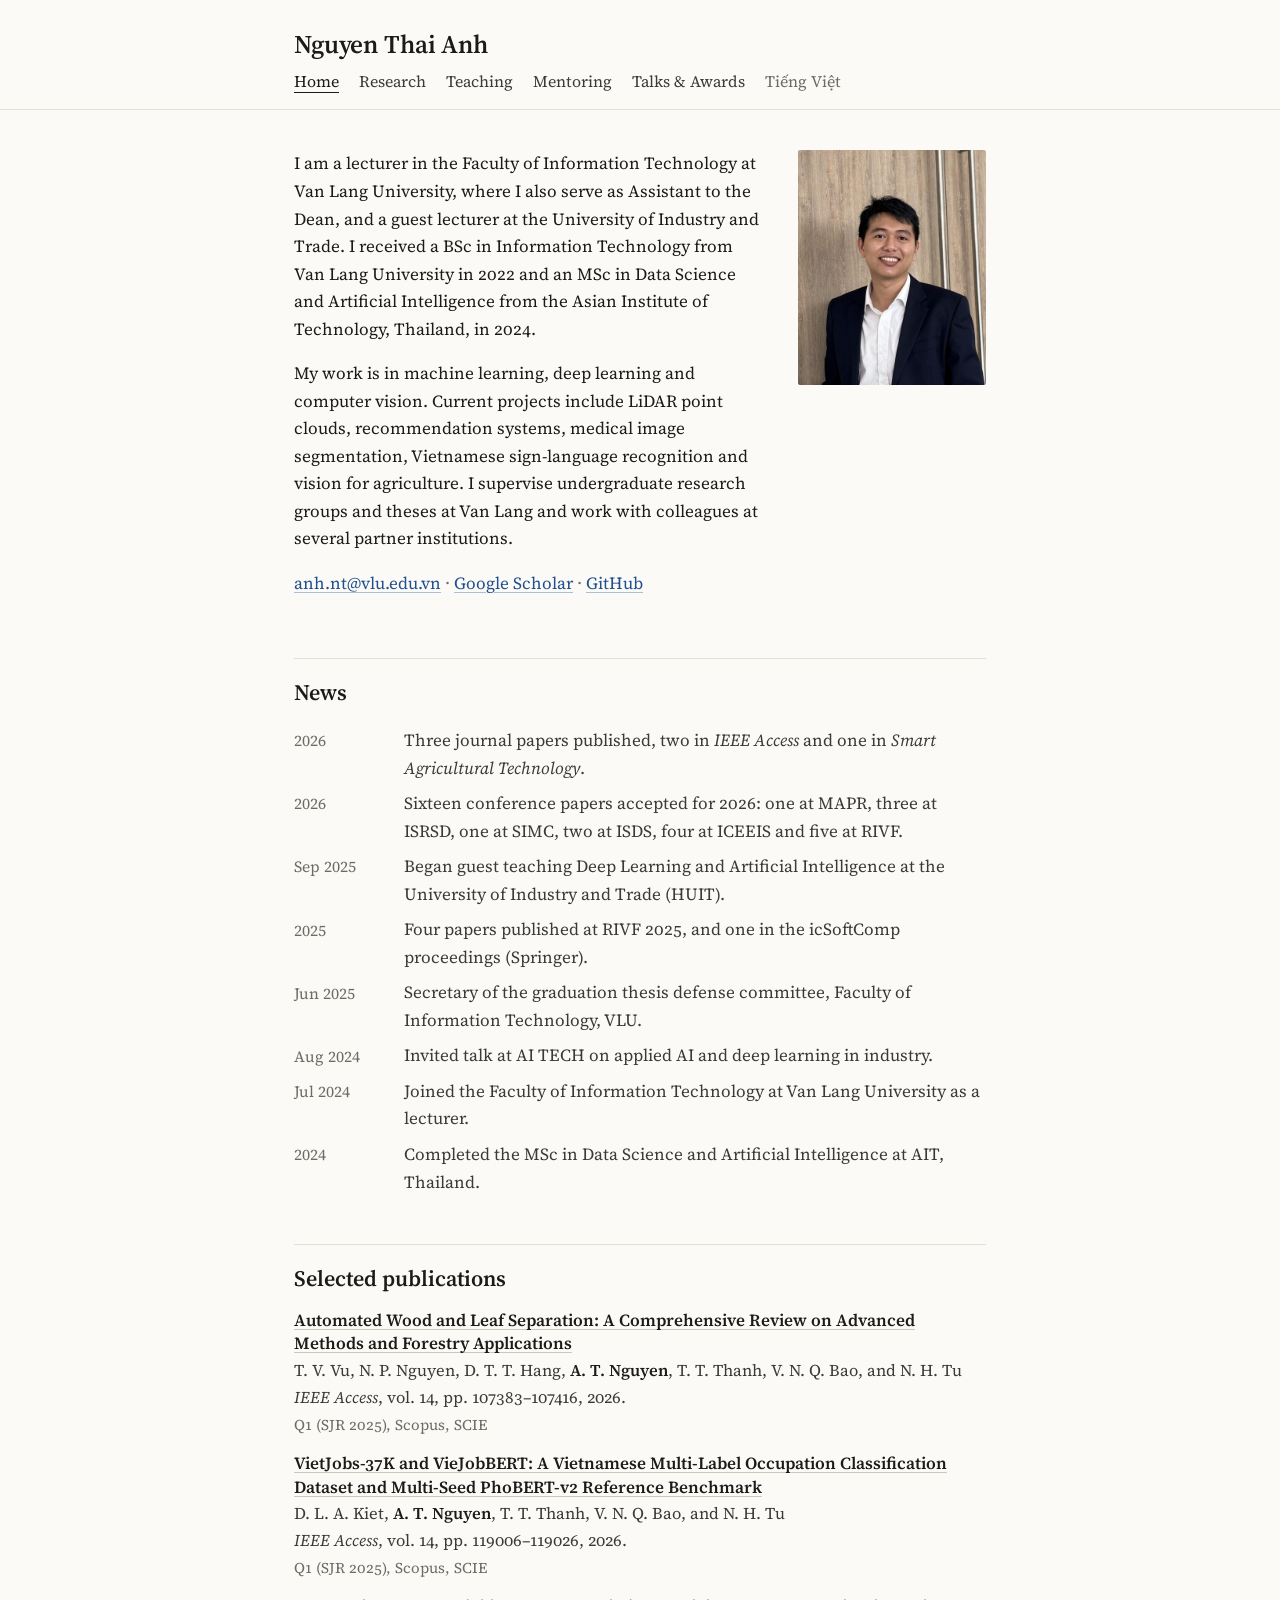
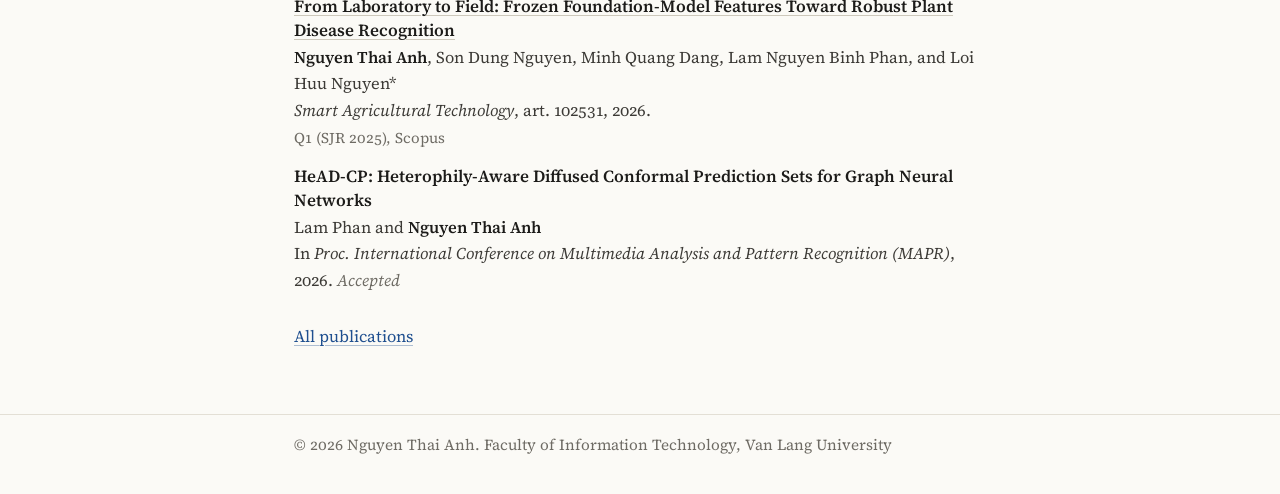
==== commit c71cdc7a: "Publications: RIVF and KBS accepted, World Models at major revision - Five RIVF 2026 papers move fro" ====
--- a/index.html
+++ b/index.html
@@ -14,7 +14,7 @@
   <link rel="preconnect" href="https://fonts.googleapis.com" />
   <link rel="preconnect" href="https://fonts.gstatic.com" crossorigin />
   <link href="https://fonts.googleapis.com/css2?family=Source+Serif+4:ital,opsz,wght@0,8..60,400;0,8..60,600;1,8..60,400;1,8..60,600&amp;display=swap" rel="stylesheet" />
-  <link rel="stylesheet" href="assets/css/style.css" />
+  <link rel="stylesheet" href="assets/css/style.css?v=636c52c5" />
 </head>
 <body>
   <a class="skip-link" href="#main">Skip to content</a>
@@ -50,7 +50,7 @@
         <h2 class="section-title" data-i18n="home.news.title">News</h2>
         <ul class="dated">
           <li><span class="when" data-i18n="news.1.date">2026</span><span class="what" data-i18n-html="news.1.html">Three journal papers published, two in <em>IEEE Access</em> and one in <em>Smart Agricultural Technology</em>.</span></li>
-          <li><span class="when" data-i18n="news.2.date">2026</span><span class="what" data-i18n-html="news.2.html">Seven conference papers accepted for 2026: one at MAPR, three at ISRSD, one at SIMC and two at ISDS.</span></li>
+          <li><span class="when" data-i18n="news.2.date">2026</span><span class="what" data-i18n-html="news.2.html">Sixteen conference papers accepted for 2026: one at MAPR, three at ISRSD, one at SIMC, two at ISDS, four at ICEEIS and five at RIVF.</span></li>
           <li><span class="when" data-i18n="news.3.date">Sep 2025</span><span class="what" data-i18n-html="news.3.html">Began guest teaching Deep Learning and Artificial Intelligence at the University of Industry and Trade (HUIT).</span></li>
           <li><span class="when" data-i18n="news.4.date">2025</span><span class="what" data-i18n-html="news.4.html">Four papers published at RIVF 2025, and one in the icSoftComp proceedings (Springer).</span></li>
           <li><span class="when" data-i18n="news.5.date">Jun 2025</span><span class="what" data-i18n-html="news.5.html">Secretary of the graduation thesis defense committee, Faculty of Information Technology, VLU.</span></li>
@@ -101,7 +101,7 @@
     <p>&copy; <span id="year"></span> <span data-i18n="footer.copy">Nguyen Thai Anh.</span> <span data-i18n="footer.role">Faculty of Information Technology, Van Lang University</span></p>
   </footer>
 
-  <script src="assets/js/i18n.js"></script>
-  <script src="assets/js/main.js"></script>
+  <script src="assets/js/i18n.js?v=49035f66"></script>
+  <script src="assets/js/main.js?v=2563b87a"></script>
 </body>
 </html>
